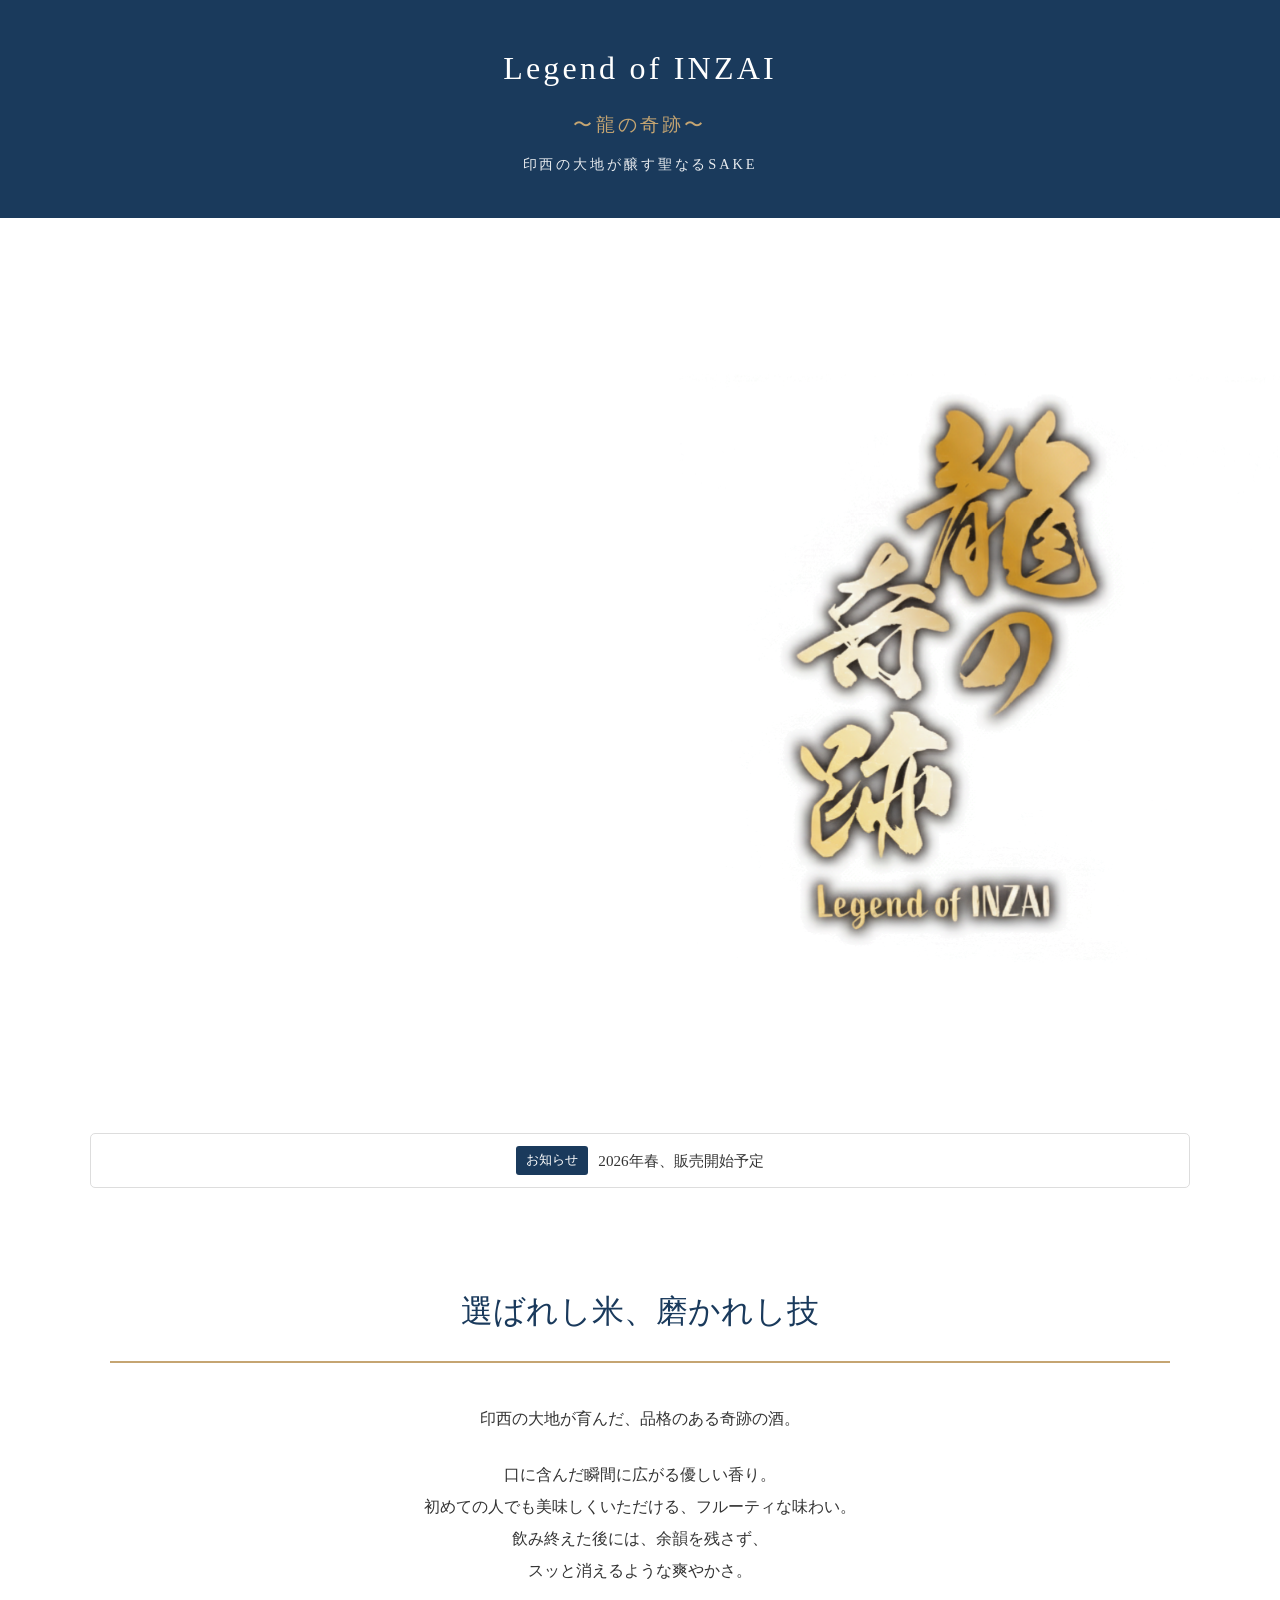
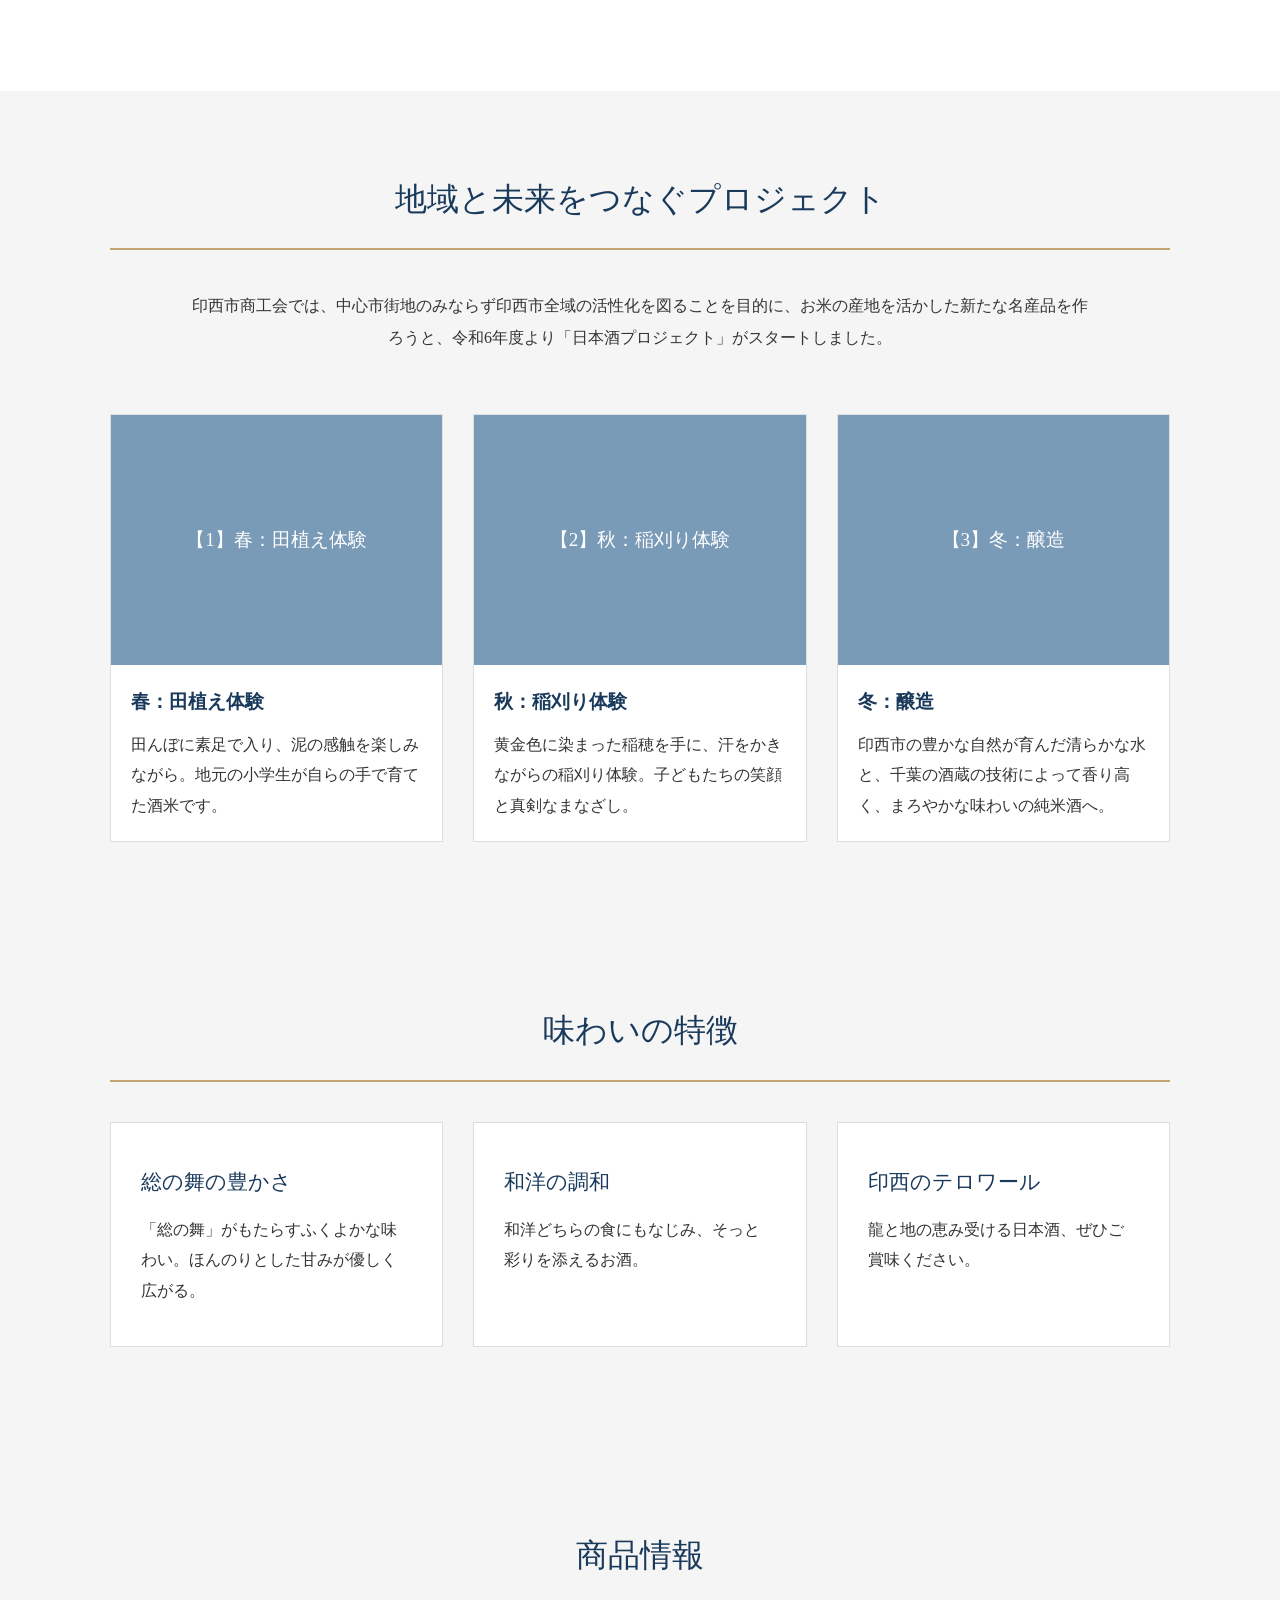
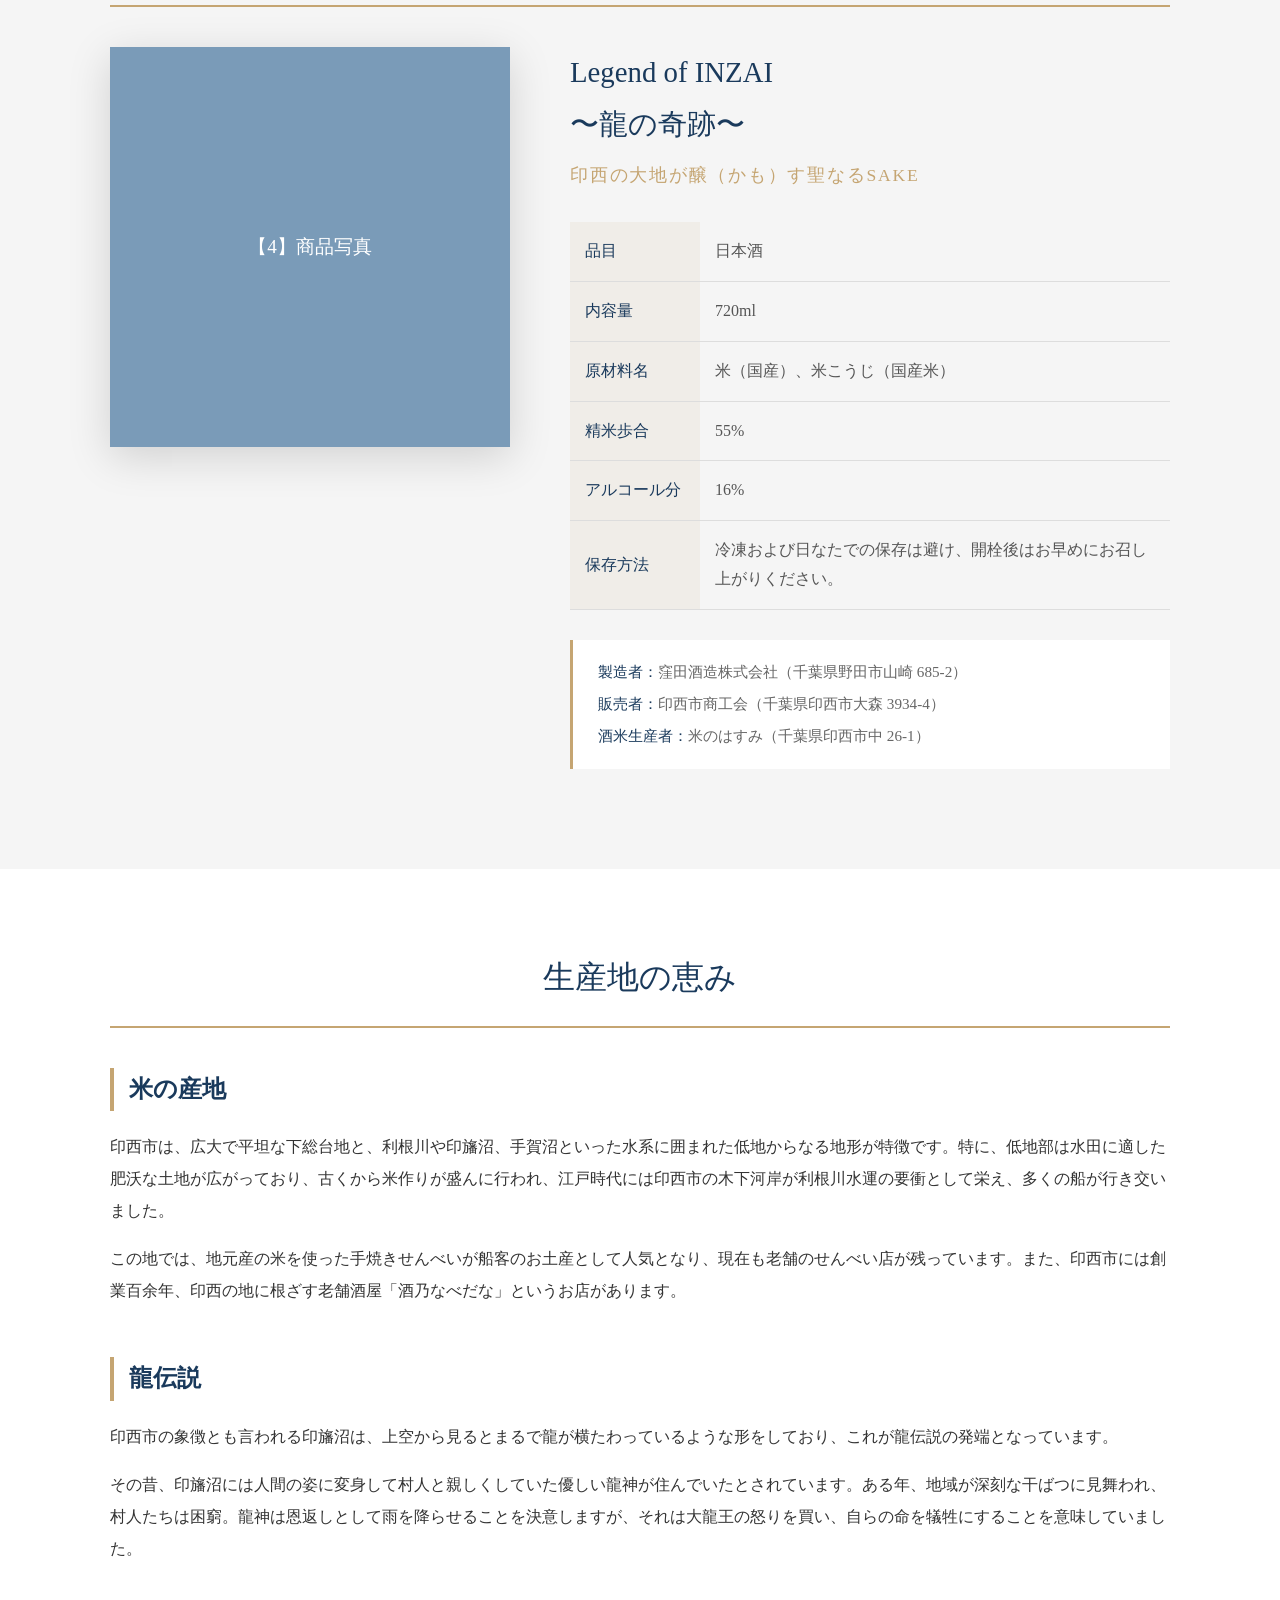
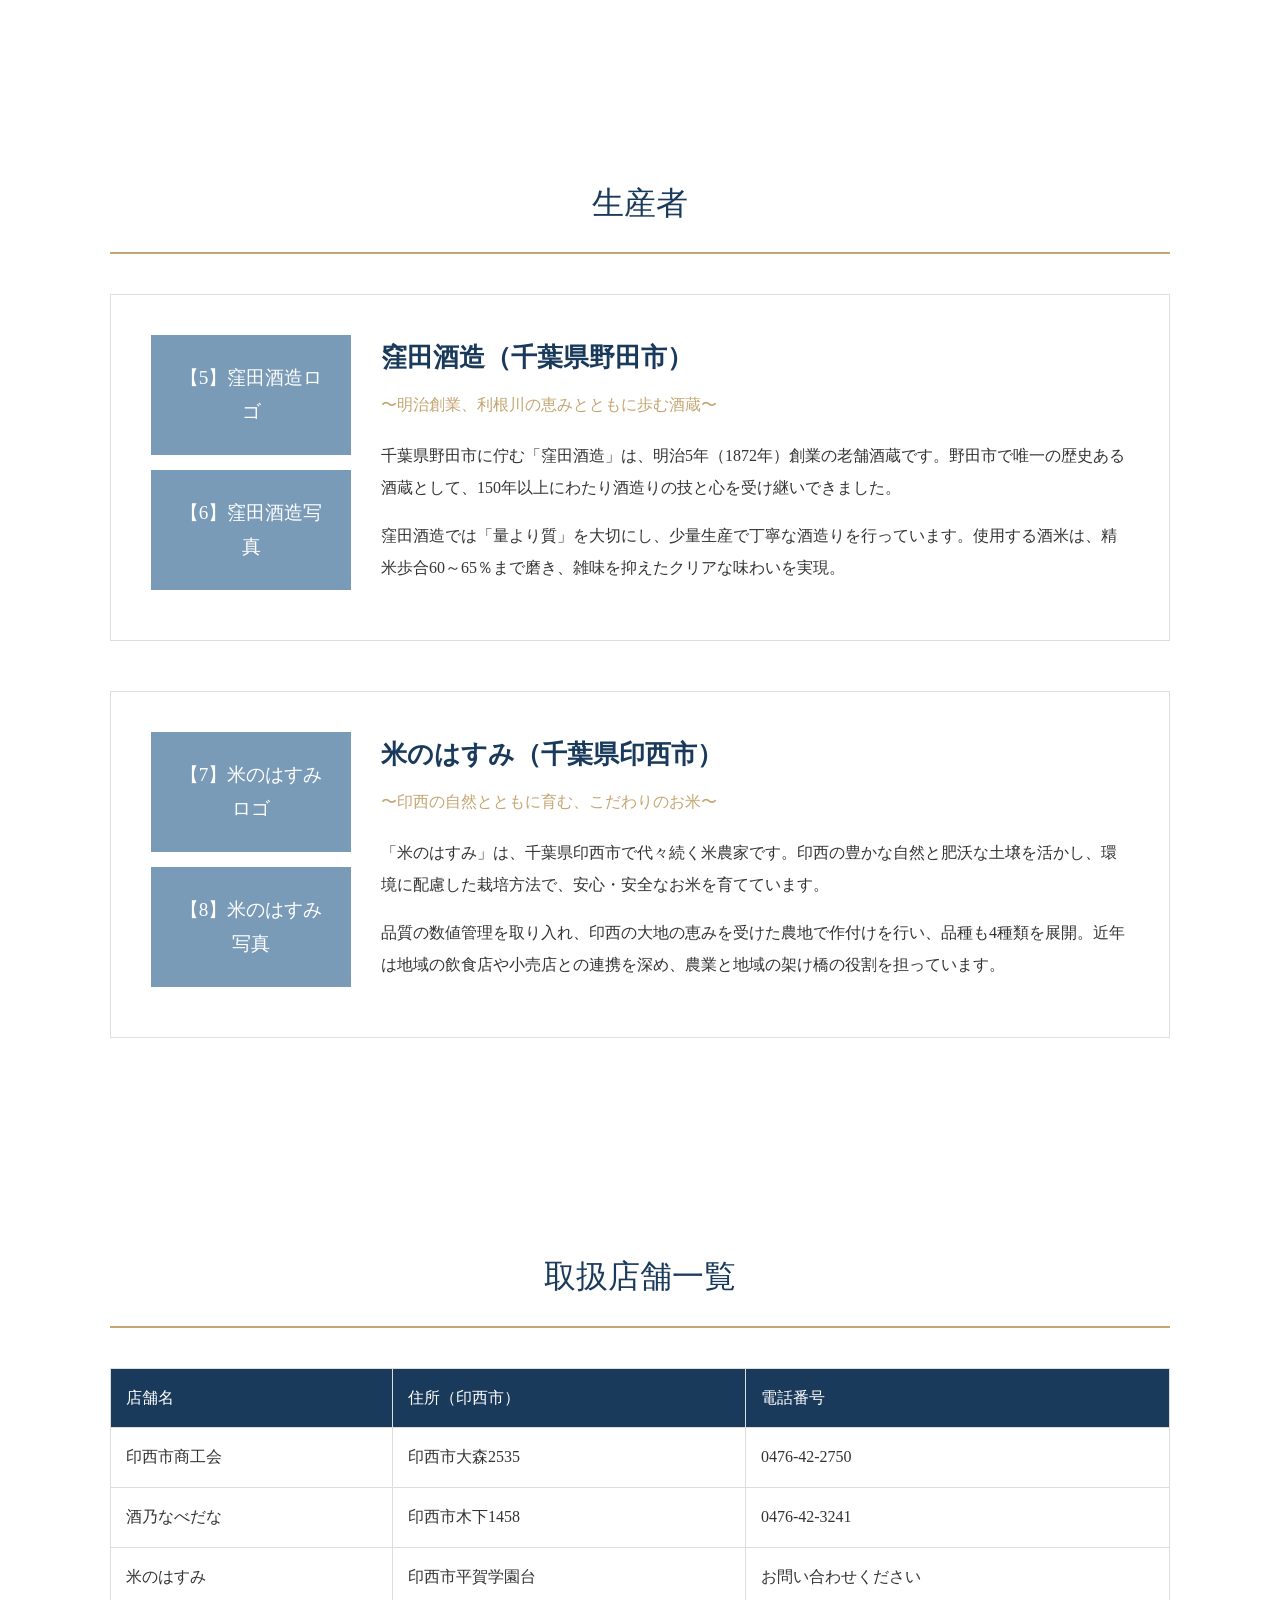
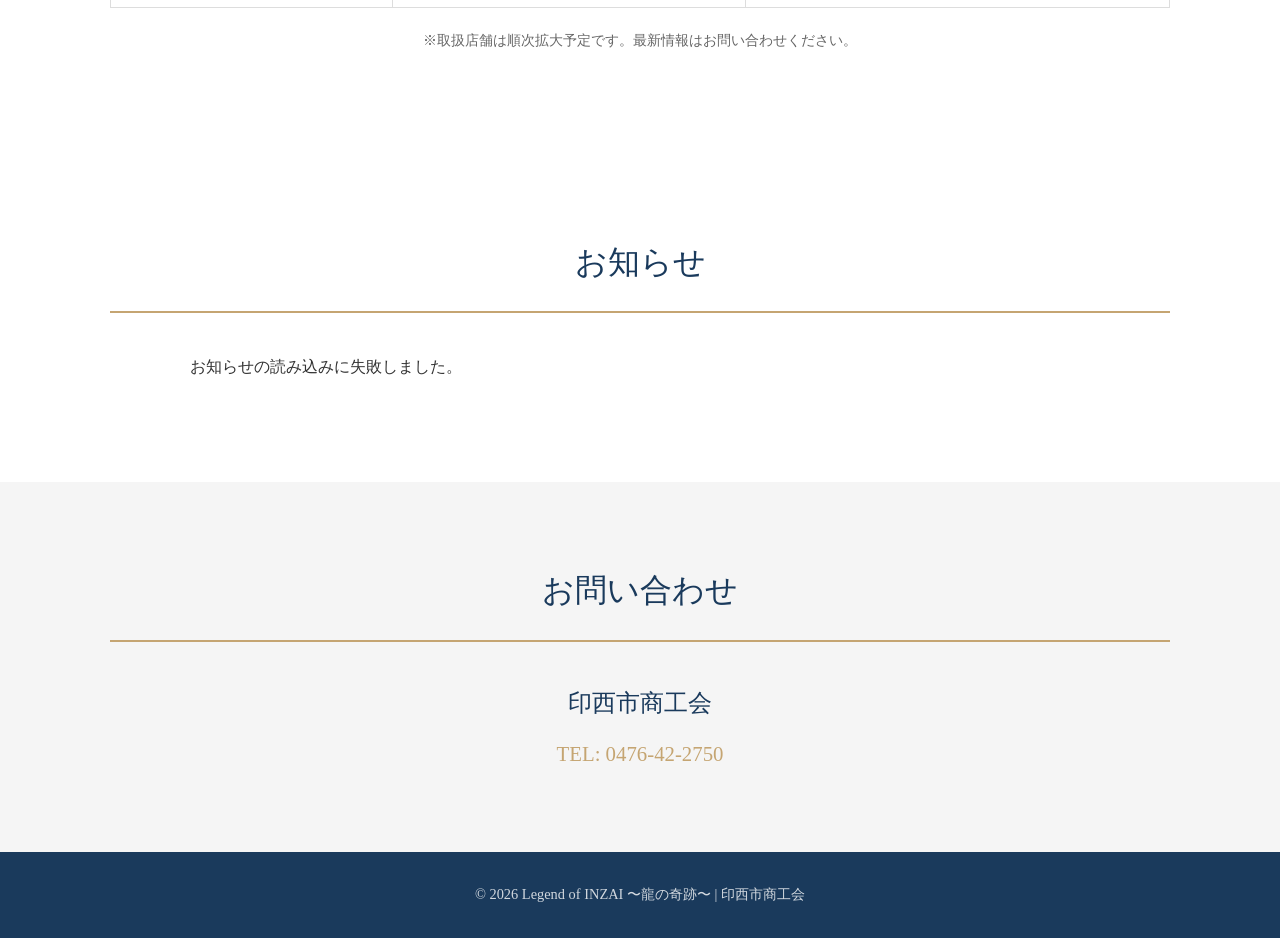
==== index.html @ 77fc44b7 "Restructure: move files to root + add microCMS integration - pattern1-1-1フォルダからルートに移動 - api/news.js追" ====
<!DOCTYPE html>
<html lang="ja">
<head>
    <meta charset="UTF-8">
    <meta name="viewport" content="width=device-width, initial-scale=1.0">
    <title>Legend of INZAI 〜龍の奇跡〜 - 印西の大地が醸す聖なるSAKE</title>
    <link rel="stylesheet" href="style.css">
</head>
<body>
    <header class="header">
        <div class="container">
            <h1 class="logo">Legend of INZAI<span>〜龍の奇跡〜</span></h1>
            <p class="tagline">印西の大地が醸す聖なるSAKE</p>
        </div>
    </header>

    <section class="hero">
        <div class="dragon-video dragon-fullscreen">
            <video autoplay loop muted playsinline>
                <source src="images/dragon-animation.mp4" type="video/mp4">
            </video>
        </div>
        <div class="dragon-logo-container">
            <img src="images/logo-text-only.png" alt="龍の奇跡" class="gold-frame-overlay">
        </div>
    </section>

    <section class="news-banner">
        <div class="container">
            <p class="news-banner-text" id="topics-banner"><span class="news-badge">お知らせ</span><span class="topics-content">読み込み中...</span></p>
        </div>
    </section>

    <section class="product-intro">
        <div class="container">
            <h2 class="section-title">選ばれし米、磨かれし技</h2>
            <div class="intro-text">
                <p>印西の大地が育んだ、品格のある奇跡の酒。</p>
                <p>口に含んだ瞬間に広がる優しい香り。<br>
                初めての人でも美味しくいただける、<span style="white-space: nowrap;">フルーティな味わい。</span><br>
                飲み終えた後には、余韻を残さず、<br>スッと消えるような爽やかさ。</p>
            </div>
        </div>
    </section>

    <section class="project">
        <div class="container">
            <h2 class="section-title">地域と未来をつなぐプロジェクト</h2>
            <div class="project-intro">
                <p>印西市商工会では、中心市街地のみならず印西市全域の活性化を図ることを目的に、お米の産地を活かした新たな名産品を作ろうと、令和6年度より「日本酒プロジェクト」がスタートしました。</p>
            </div>

            <div class="project-story">
                <div class="story-grid">
                    <div class="story-item">
                        <div class="story-image placeholder">
                            <span class="placeholder-text">【1】春：田植え体験</span>
                        </div>
                        <h4>春：田植え体験</h4>
                        <p>田んぼに素足で入り、泥の感触を楽しみながら。地元の小学生が自らの手で育てた酒米です。</p>
                    </div>
                    <div class="story-item">
                        <div class="story-image placeholder">
                            <span class="placeholder-text">【2】秋：稲刈り体験</span>
                        </div>
                        <h4>秋：稲刈り体験</h4>
                        <p>黄金色に染まった稲穂を手に、汗をかきながらの稲刈り体験。子どもたちの笑顔と真剣なまなざし。</p>
                    </div>
                    <div class="story-item">
                        <div class="story-image placeholder">
                            <span class="placeholder-text">【3】冬：醸造</span>
                        </div>
                        <h4>冬：醸造</h4>
                        <p>印西市の豊かな自然が育んだ清らかな水と、千葉の酒蔵の技術によって香り高く、まろやかな味わいの純米酒へ。</p>
                    </div>
                </div>
            </div>
        </div>
    </section>

    <section class="features">
        <div class="container">
            <h2 class="section-title">味わいの特徴</h2>
            <div class="features-grid">
                <div class="feature-card">
                    <h3>総の舞の豊かさ</h3>
                    <p>「総の舞」がもたらすふくよかな味わい。ほんのりとした甘みが優しく広がる。</p>
                </div>
                <div class="feature-card">
                    <h3>和洋の調和</h3>
                    <p>和洋どちらの食にもなじみ、そっと彩りを添えるお酒。</p>
                </div>
                <div class="feature-card">
                    <h3>印西のテロワール</h3>
                    <p>龍と地の恵み受ける日本酒、ぜひご賞味ください。</p>
                </div>
            </div>
        </div>
    </section>

    <section class="product-info">
        <div class="container">
            <h2 class="section-title">商品情報</h2>
            <div class="product-info-content">
                <div class="product-image placeholder">
                    <span class="placeholder-text">【4】商品写真</span>
                </div>
                <div class="product-details">
                    <h3>Legend of INZAI<br>〜龍の奇跡〜</h3>
                    <p class="product-subtitle">印西の大地が醸（かも）す聖なるSAKE</p>
                    <table class="product-spec">
                        <tr>
                            <th>品目</th>
                            <td>日本酒</td>
                        </tr>
                        <tr>
                            <th>内容量</th>
                            <td>720ml</td>
                        </tr>
                        <tr>
                            <th>原材料名</th>
                            <td>米（国産）、米こうじ（国産米）</td>
                        </tr>
                        <tr>
                            <th>精米歩合</th>
                            <td>55%</td>
                        </tr>
                        <tr>
                            <th>アルコール分</th>
                            <td>16%</td>
                        </tr>
                        <tr>
                            <th>保存方法</th>
                            <td>冷凍および日なたでの保存は避け、開栓後はお早めにお召し上がりください。</td>
                        </tr>
                    </table>
                    <div class="product-producers">
                        <p><span>製造者：</span>窪田酒造株式会社（千葉県野田市山崎 685-2）</p>
                        <p><span>販売者：</span>印西市商工会（千葉県印西市大森 3934-4）</p>
                        <p><span>酒米生産者：</span>米のはすみ（千葉県印西市中 26-1）</p>
                    </div>
                </div>
            </div>
        </div>
    </section>

    <section class="origin">
        <div class="container">
            <h2 class="section-title">生産地の恵み</h2>

            <div class="origin-section">
                <h3>米の産地</h3>
                <div class="origin-content">
                    <p>印西市は、広大で平坦な下総台地と、利根川や印旛沼、手賀沼といった水系に囲まれた低地からなる地形が特徴です。特に、低地部は水田に適した肥沃な土地が広がっており、古くから米作りが盛んに行われ、江戸時代には印西市の木下河岸が利根川水運の要衝として栄え、多くの船が行き交いました。</p>
                    <p>この地では、地元産の米を使った手焼きせんべいが船客のお土産として人気となり、現在も老舗のせんべい店が残っています。また、印西市には創業百余年、印西の地に根ざす老舗酒屋「酒乃なべだな」というお店があります。</p>
                </div>
            </div>

            <div class="origin-section">
                <h3>龍伝説</h3>
                <div class="origin-content">
                    <p>印西市の象徴とも言われる印旛沼は、上空から見るとまるで龍が横たわっているような形をしており、これが龍伝説の発端となっています。</p>
                    <p>その昔、印旛沼には人間の姿に変身して村人と親しくしていた優しい龍神が住んでいたとされています。ある年、地域が深刻な干ばつに見舞われ、村人たちは困窮。龍神は恩返しとして雨を降らせることを決意しますが、それは大龍王の怒りを買い、自らの命を犠牲にすることを意味していました。</p>
                </div>
            </div>
        </div>
    </section>

    <section class="producers">
        <div class="container">
            <h2 class="section-title">生産者</h2>

            <div class="producer-card">
                <div class="producer-layout">
                    <div class="producer-images">
                        <div class="producer-image-item placeholder">
                            <span class="placeholder-text">【5】窪田酒造ロゴ</span>
                        </div>
                        <div class="producer-image-item placeholder">
                            <span class="placeholder-text">【6】窪田酒造写真</span>
                        </div>
                    </div>
                    <div class="producer-text">
                        <h3>窪田酒造（千葉県野田市）</h3>
                        <p class="producer-subtitle">〜明治創業、利根川の恵みとともに歩む酒蔵〜</p>
                        <div class="producer-content">
                            <p>千葉県野田市に佇む「窪田酒造」は、明治5年（1872年）創業の老舗酒蔵です。野田市で唯一の歴史ある酒蔵として、150年以上にわたり酒造りの技と心を受け継いできました。</p>
                            <p>窪田酒造では「量より質」を大切にし、少量生産で丁寧な酒造りを行っています。使用する酒米は、精米歩合60～65％まで磨き、雑味を抑えたクリアな味わいを実現。</p>
                        </div>
                    </div>
                </div>
            </div>

            <div class="producer-card">
                <div class="producer-layout">
                    <div class="producer-images">
                        <div class="producer-image-item placeholder">
                            <span class="placeholder-text">【7】米のはすみロゴ</span>
                        </div>
                        <div class="producer-image-item placeholder">
                            <span class="placeholder-text">【8】米のはすみ写真</span>
                        </div>
                    </div>
                    <div class="producer-text">
                        <h3>米のはすみ（千葉県印西市）</h3>
                        <p class="producer-subtitle">〜印西の自然とともに育む、こだわりのお米〜</p>
                        <div class="producer-content">
                            <p>「米のはすみ」は、千葉県印西市で代々続く米農家です。印西の豊かな自然と肥沃な土壌を活かし、環境に配慮した栽培方法で、安心・安全なお米を育てています。</p>
                            <p>品質の数値管理を取り入れ、印西の大地の恵みを受けた農地で作付けを行い、品種も4種類を展開。近年は地域の飲食店や小売店との連携を深め、農業と地域の架け橋の役割を担っています。</p>
                        </div>
                    </div>
                </div>
            </div>
        </div>
    </section>

    <section class="stores">
        <div class="container">
            <h2 class="section-title">取扱店舗一覧</h2>
            <div class="stores-table-wrapper">
                <table class="stores-table">
                    <thead>
                        <tr>
                            <th>店舗名</th>
                            <th>住所（印西市）</th>
                            <th>電話番号</th>
                        </tr>
                    </thead>
                    <tbody>
                        <tr>
                            <td>印西市商工会</td>
                            <td>印西市大森2535</td>
                            <td>0476-42-2750</td>
                        </tr>
                        <tr>
                            <td>酒乃なべだな</td>
                            <td>印西市木下1458</td>
                            <td>0476-42-3241</td>
                        </tr>
                        <tr>
                            <td>米のはすみ</td>
                            <td>印西市平賀学園台</td>
                            <td>お問い合わせください</td>
                        </tr>
                    </tbody>
                </table>
            </div>
            <p class="stores-note">※取扱店舗は順次拡大予定です。最新情報はお問い合わせください。</p>
        </div>
    </section>

    <section class="news scroll-reveal">
        <div class="container">
            <h2 class="section-title">お知らせ</h2>
            <div class="news-list" id="news-list">
                <div class="news-loading">お知らせを読み込み中...</div>
            </div>
        </div>
    </section>

    <section class="contact">
        <div class="container">
            <h2 class="section-title">お問い合わせ</h2>
            <p class="contact-info">印西市商工会</p>
            <p class="contact-tel">TEL: 0476-42-2750</p>
        </div>
    </section>

    <footer class="footer">
        <div class="container">
            <p>&copy; 2026 Legend of INZAI 〜龍の奇跡〜 | 印西市商工会</p>
        </div>
    </footer>

    <script src="script.js"></script>
</body>
</html>
---- style.css ----
/* リセット */
* {
    margin: 0;
    padding: 0;
    box-sizing: border-box;
}

:root {
    --primary-color: #1a3a5c;
    --accent-gold: #c5a572;
    --text-color: #333;
    --light-gray: #f5f5f5;
    --border-color: #ddd;
}

html {
    scroll-behavior: smooth;
}

body {
    font-family: "游明朝", "Yu Mincho", "YuMincho", "Hiragino Mincho Pro", serif;
    line-height: 1.8;
    color: var(--text-color);
    background: #fff;
}

.container {
    max-width: 1100px;
    margin: 0 auto;
    padding: 0 20px;
}

/* ヘッダー */
.header {
    background: var(--primary-color);
    color: white;
    padding: 40px 0;
    text-align: center;
    position: relative;
    z-index: 100;
}

.logo {
    font-size: 2rem;
    font-weight: 300;
    letter-spacing: 0.1em;
    margin-bottom: 10px;
    white-space: nowrap;
}

.logo span {
    display: block;
    font-size: 1.2rem;
    margin-top: 10px;
    color: var(--accent-gold);
}

.tagline {
    font-size: 0.9rem;
    letter-spacing: 0.2em;
    opacity: 0.9;
}

/* ヒーロー */
.hero {
    padding: 0;
    background: #fff;
    text-align: center;
    position: relative;
    overflow: hidden;
    min-height: 100vh;
    display: flex;
    align-items: center;
    justify-content: center;
}

/* 龍の動画（フルスクリーン） */
.dragon-video {
    position: absolute;
    opacity: 0;
    pointer-events: none;
    z-index: 0;
    animation: dragonFadeIn 2.5s ease-out forwards;
    filter: brightness(1.1);
    mix-blend-mode: multiply;
}

.dragon-video video {
    width: 100%;
    height: 100%;
    display: block;
    object-fit: contain;
    object-position: center;
}

/* 龍を画面全体に配置 */
.dragon-fullscreen {
    top: 0;
    left: 0;
    right: 0;
    bottom: 0;
    width: 100%;
    height: 100%;
}

@keyframes dragonFadeIn {
    0% {
        opacity: 0;
        transform: translateX(-100px) translateY(-50px) scale(0.9);
    }
    100% {
        opacity: 0.15;
        transform: translateX(0) translateY(0) scale(1);
    }
}

/* 龍ロゴコンテナ */
.dragon-logo-container {
    position: relative;
    width: 100%;
    height: 80vh;
    display: flex;
    align-items: center;
    justify-content: flex-end;
    padding-right: 0;
    z-index: 1;
}

/* 金色の文字（前面に表示） */
.gold-frame-overlay {
    position: relative;
    z-index: 2;
    width: 60%;
    max-width: 600px;
    height: auto;
    pointer-events: none;
}

/* Legend of INZAI テキスト */
.legend-text {
    position: absolute;
    bottom: 12%;
    left: 50%;
    transform: translateX(-50%);
    z-index: 3;
    font-family: 'Times New Roman', 'Georgia', serif;
    font-size: clamp(1.2rem, 3vw, 1.8rem);
    font-weight: bold;
    font-style: italic;
    letter-spacing: 0.1em;
    background: linear-gradient(180deg, #e8c252 0%, #c9a227 40%, #a67c00 100%);
    -webkit-background-clip: text;
    -webkit-text-fill-color: transparent;
    background-clip: text;
    filter: drop-shadow(2px 2px 1px rgba(80, 80, 80, 0.7));
    white-space: nowrap;
}

/* お知らせバナー */
.news-banner {
    padding: 15px 0;
    background: #fff;
}

.news-banner .container {
    border: 1px solid #ddd;
    border-radius: 5px;
    padding: 12px 20px;
    text-align: center;
}

.news-banner-text {
    font-size: 0.95rem;
    color: #333;
    margin: 0;
    display: flex;
    align-items: center;
    justify-content: center;
    gap: 10px;
}

.news-badge {
    background: var(--primary-color);
    color: #fff;
    padding: 3px 10px;
    border-radius: 3px;
    font-size: 0.8rem;
    font-weight: 500;
}

/* セクション共通 */
.section-title {
    font-size: 2rem;
    text-align: center;
    margin-bottom: 40px;
    padding-bottom: 20px;
    border-bottom: 2px solid var(--accent-gold);
    color: var(--primary-color);
    font-weight: 400;
}

/* 商品紹介 */
.product-intro {
    padding: 80px 0;
}

.intro-text {
    max-width: 800px;
    margin: 0 auto;
    text-align: center;
    line-height: 2;
}

.intro-text p {
    margin-bottom: 1.5rem;
}

/* 特徴 */
.features {
    padding: 80px 0;
    background: var(--light-gray);
}

.features-grid {
    display: grid;
    grid-template-columns: repeat(3, 1fr);
    gap: 30px;
}

.feature-card {
    background: white;
    padding: 40px 30px;
    border: 1px solid var(--border-color);
}

.feature-card h3 {
    font-size: 1.3rem;
    margin-bottom: 15px;
    color: var(--primary-color);
    font-weight: 500;
}

.feature-card p {
    line-height: 1.9;
}

/* 商品情報 */
.product-info {
    padding: 100px 0;
    background: var(--light-gray);
}

.product-info-content {
    display: grid;
    grid-template-columns: 1fr 1.5fr;
    gap: 60px;
    align-items: start;
}

.product-image {
    position: relative;
}

.product-image img {
    width: 100%;
    height: auto;
    box-shadow: 0 10px 40px rgba(0, 0, 0, 0.15);
}

.product-image.placeholder {
    background: #7a9bb8;
    display: flex;
    align-items: center;
    justify-content: center;
    min-height: 400px;
    box-shadow: 0 10px 40px rgba(0, 0, 0, 0.15);
}

.product-details h3 {
    font-size: 1.8rem;
    color: var(--primary-color);
    margin-bottom: 10px;
    font-weight: 500;
}

.product-subtitle {
    font-size: 1.1rem;
    color: var(--accent-gold);
    margin-bottom: 30px;
    letter-spacing: 0.1em;
}

.product-spec {
    width: 100%;
    border-collapse: collapse;
    margin-bottom: 30px;
}

.product-spec th,
.product-spec td {
    padding: 15px;
    text-align: left;
    border-bottom: 1px solid var(--border-color);
}

.product-spec th {
    width: 130px;
    font-weight: 500;
    color: var(--primary-color);
    background: rgba(197, 165, 114, 0.1);
    white-space: nowrap;
}

.product-spec td {
    color: #555;
}

.product-producers {
    background: white;
    padding: 20px 25px;
    border-left: 3px solid var(--accent-gold);
}

.product-producers p {
    font-size: 0.95rem;
    color: #666;
    margin-bottom: 8px;
    line-height: 1.6;
}

.product-producers p:last-child {
    margin-bottom: 0;
}

.product-producers span {
    font-weight: 500;
    color: var(--primary-color);
}

@media (max-width: 768px) {
    .product-info-content {
        grid-template-columns: 1fr;
        gap: 40px;
    }

    .product-image {
        max-width: 300px;
        margin: 0 auto;
    }

    .product-spec th {
        width: 100px;
    }
}

/* 産地情報 */
.origin {
    padding: 80px 0;
}

.origin-section {
    margin-bottom: 50px;
}

.origin-section h3 {
    font-size: 1.5rem;
    margin-bottom: 20px;
    color: var(--primary-color);
    border-left: 4px solid var(--accent-gold);
    padding-left: 15px;
}

.origin-content p {
    margin-bottom: 1rem;
    line-height: 2;
}

/* プロジェクト */
.project {
    padding: 80px 0;
    background: var(--light-gray);
}

.project-intro {
    max-width: 900px;
    margin: 0 auto 60px;
    text-align: center;
    line-height: 2;
}

.story-grid {
    display: grid;
    grid-template-columns: repeat(3, 1fr);
    gap: 30px;
}

.story-item {
    background: white;
    border: 1px solid var(--border-color);
    overflow: hidden;
}

.story-image {
    width: 100%;
    height: 250px;
    overflow: hidden;
}

.story-image img {
    width: 100%;
    height: 100%;
    object-fit: cover;
}

/* プレースホルダー画像 */
.story-image.placeholder {
    background: #7a9bb8;
    display: flex;
    align-items: center;
    justify-content: center;
}

.placeholder-text {
    color: #fff;
    font-size: 1.2rem;
    font-weight: 500;
    text-align: center;
    padding: 20px;
}

.story-item h4 {
    font-size: 1.2rem;
    padding: 20px 20px 10px;
    color: var(--primary-color);
}

.story-item p {
    padding: 0 20px 20px;
    line-height: 1.9;
}

/* 生産者 */
.producers {
    padding: 80px 0;
}

.producer-card {
    margin-bottom: 50px;
    padding: 40px;
    border: 1px solid var(--border-color);
    background: white;
}

.producer-layout {
    display: grid;
    grid-template-columns: 200px 1fr;
    gap: 30px;
}

.producer-images {
    display: flex;
    flex-direction: column;
    gap: 15px;
}

.producer-image-item {
    width: 100%;
    height: 120px;
    overflow: hidden;
}

.producer-image-item.placeholder {
    background: #7a9bb8;
    display: flex;
    align-items: center;
    justify-content: center;
}

.producer-image-item img {
    width: 100%;
    height: 100%;
    object-fit: cover;
}

.producer-text h3 {
    font-size: 1.6rem;
    margin-bottom: 10px;
    color: var(--primary-color);
}

.producer-card h3 {
    font-size: 1.6rem;
    margin-bottom: 10px;
    color: var(--primary-color);
}

.producer-subtitle {
    font-size: 1rem;
    color: var(--accent-gold);
    margin-bottom: 20px;
}

.producer-content p {
    margin-bottom: 1rem;
    line-height: 2;
}

/* 製造過程 */
.production {
    padding: 80px 0;
    background: var(--light-gray);
}

.production-grid {
    display: grid;
    grid-template-columns: repeat(3, 1fr);
    gap: 30px;
}

.production-step {
    background: white;
    border: 1px solid var(--border-color);
}

.step-image {
    width: 100%;
    height: 165px;
    overflow: hidden;
}

.step-image img {
    width: 100%;
    height: 100%;
    object-fit: cover;
}

.production-step h4 {
    font-size: 1.3rem;
    padding: 20px 20px 10px;
    color: var(--primary-color);
}

.production-step p {
    padding: 0 20px 20px;
    line-height: 1.9;
}

/* 取扱店舗一覧 */
.stores {
    padding: 80px 0;
}

.stores-table-wrapper {
    overflow-x: auto;
    margin-bottom: 20px;
}

.stores-table {
    width: 100%;
    border-collapse: collapse;
    background: white;
}

.stores-table th,
.stores-table td {
    padding: 15px;
    text-align: left;
    border: 1px solid var(--border-color);
    white-space: nowrap;
}

.stores-table th {
    background: var(--primary-color);
    color: white;
    font-weight: 500;
}

.stores-table tbody tr:hover {
    background: var(--light-gray);
}

.stores-note {
    text-align: center;
    color: #666;
    font-size: 0.9rem;
    margin-top: 20px;
}

/* ニュース・お知らせ */
.news {
    padding: 100px 0;
    background: white;
}

.news-list {
    max-width: 900px;
    margin: 0 auto;
    display: flex;
    flex-direction: column;
    gap: 30px;
}

.news-item {
    background: white;
    border: 1px solid var(--border-color);
    border-left: 4px solid var(--primary-color);
    transition: all 0.3s ease;
    overflow: hidden;
}

.news-item:hover {
    box-shadow: 0 8px 20px rgba(0, 0, 0, 0.1);
}

.news-header {
    padding: 25px 35px;
    cursor: pointer;
    position: relative;
    display: flex;
    flex-wrap: wrap;
    align-items: center;
    gap: 10px;
}

.news-header:hover {
    background: #fafafa;
}

.news-toggle {
    position: absolute;
    right: 25px;
    top: 50%;
    transform: translateY(-50%);
    width: 20px;
    height: 20px;
}

.news-toggle::before,
.news-toggle::after {
    content: '';
    position: absolute;
    background: var(--primary-color);
    transition: transform 0.3s ease;
}

.news-toggle::before {
    width: 2px;
    height: 16px;
    left: 50%;
    top: 50%;
    transform: translate(-50%, -50%);
}

.news-toggle::after {
    width: 16px;
    height: 2px;
    left: 50%;
    top: 50%;
    transform: translate(-50%, -50%);
}

.news-item.active .news-toggle::before {
    transform: translate(-50%, -50%) rotate(90deg);
}

.news-date {
    display: inline-block;
    font-size: 0.95rem;
    color: var(--accent-gold);
    font-weight: 500;
    letter-spacing: 0.1em;
}

.news-item h3 {
    font-size: 1.2rem;
    color: var(--primary-color);
    font-weight: 500;
    flex: 1;
    padding-right: 40px;
}

.news-detail {
    max-height: 0;
    overflow: hidden;
    transition: max-height 0.4s ease, padding 0.4s ease;
    padding: 0 35px;
    background: #f9f9f9;
}

.news-item.active .news-detail {
    max-height: 500px;
    padding: 25px 35px;
}

.news-detail p {
    color: #666;
    line-height: 1.8;
    font-size: 1rem;
    margin-bottom: 10px;
}

.news-detail p:last-child {
    margin-bottom: 0;
}

/* お問い合わせ */
.contact {
    padding: 80px 0;
    background: var(--light-gray);
    text-align: center;
}

.contact-info {
    font-size: 1.5rem;
    margin-bottom: 10px;
    color: var(--primary-color);
}

.contact-tel {
    font-size: 1.3rem;
    color: var(--accent-gold);
    font-weight: 500;
}

/* フッター */
.footer {
    padding: 30px 0;
    background: var(--primary-color);
    color: white;
    text-align: center;
}

.footer p {
    font-size: 0.9rem;
    opacity: 0.8;
}

/* レスポンシブ */
@media (max-width: 1024px) {
    .hero {
        min-height: 60vh;
    }

    .dragon-logo-container {
        height: 60vh;
    }

    .product-info-content {
        grid-template-columns: 1fr;
        gap: 40px;
    }

    .product-image {
        max-width: 350px;
        margin: 0 auto;
    }
}

@media (max-width: 768px) {
    .header {
        padding: 25px 0;
    }

    .hero {
        min-height: 50vh;
    }

    .dragon-logo-container {
        height: 50vh;
        justify-content: flex-end;
        padding-right: 0;
    }

    .gold-frame-overlay {
        width: 65%;
        max-width: 450px;
    }

    .features-grid,
    .story-grid,
    .production-grid {
        grid-template-columns: 1fr;
        gap: 20px;
    }

    .logo {
        font-size: 1.5rem;
    }

    .logo span {
        font-size: 1rem;
    }

    .section-title {
        font-size: 1.5rem;
        margin-bottom: 30px;
        padding-bottom: 15px;
    }

    .product-intro,
    .features,
    .origin,
    .project,
    .producers,
    .production,
    .news {
        padding: 60px 0;
    }

    .product-info {
        padding: 60px 0;
    }

    .intro-text p {
        font-size: 1rem;
    }

    .feature-card {
        padding: 30px 20px;
    }

    .story-item {
        padding: 20px;
    }

    .stores-table {
        font-size: 0.85rem;
    }

    .stores-table th,
    .stores-table td {
        padding: 10px;
    }

    .news-header {
        padding: 20px;
    }

    .news-item h3 {
        font-size: 1rem;
        padding-right: 30px;
    }

    .news-detail {
        padding: 0 20px;
    }

    .news-item.active .news-detail {
        padding: 20px;
    }

    .producer-card {
        padding: 25px 20px;
    }

    .producer-layout {
        grid-template-columns: 1fr;
        gap: 20px;
    }

    .producer-images {
        flex-direction: row;
        justify-content: center;
    }

    .producer-image-item {
        width: 150px;
        height: 100px;
    }

    .producer-card h3,
    .producer-text h3 {
        font-size: 1.2rem;
    }

    .producer-subtitle {
        font-size: 0.85rem;
    }

    .origin-content p {
        font-size: 0.95rem;
    }

    .contact {
        padding: 50px 0;
    }
}

@media (max-width: 480px) {
    .hero {
        min-height: 40vh;
    }

    .dragon-logo-container {
        height: 40vh;
        padding-right: 0;
        justify-content: flex-end;
    }

    .gold-frame-overlay {
        width: 55%;
        max-width: 250px;
    }

    .container {
        padding: 0 15px;
    }

    .section-title {
        font-size: 1.3rem;
    }

    .product-intro,
    .features,
    .origin,
    .project,
    .producers,
    .production,
    .news {
        padding: 40px 0;
    }

    .product-info {
        padding: 40px 0;
    }

    .product-spec th {
        width: 90px;
        font-size: 0.85rem;
    }

    .product-spec td {
        font-size: 0.85rem;
    }

    .stores-table-wrapper {
        overflow-x: auto;
    }
}
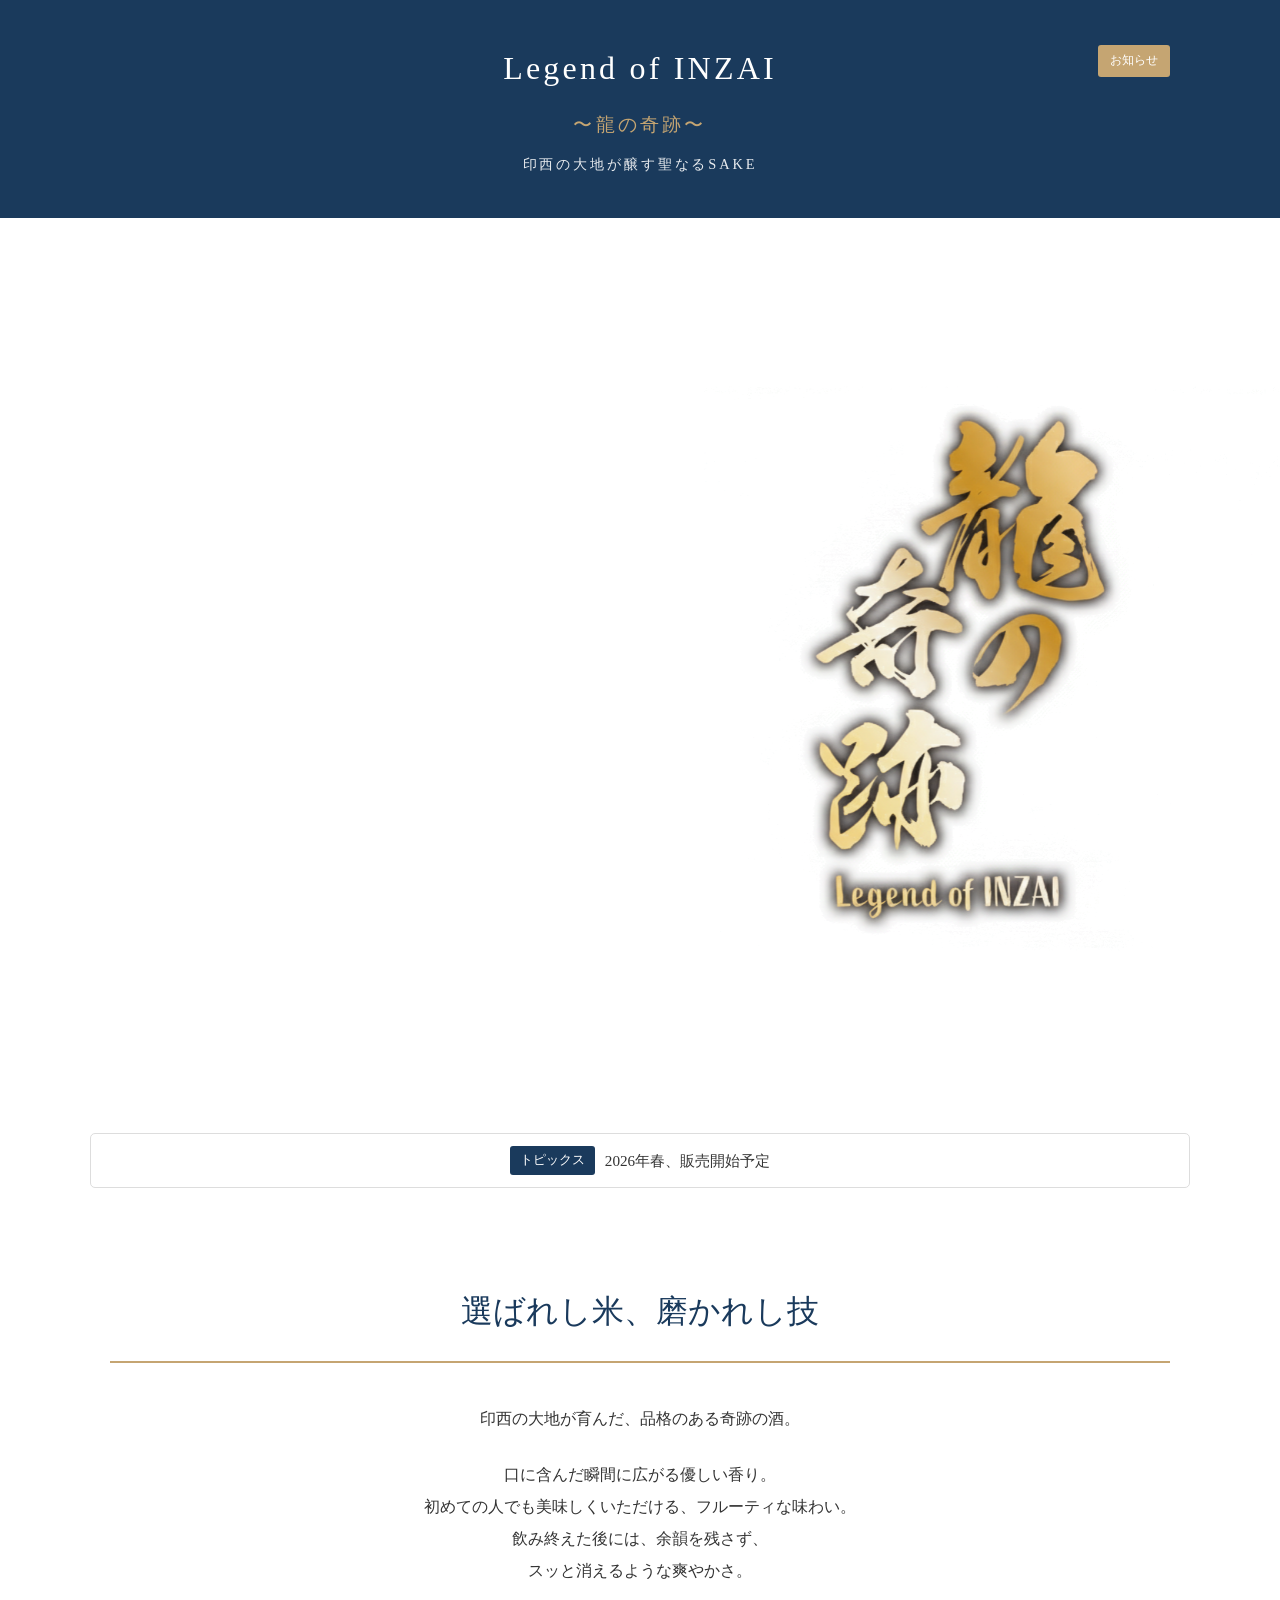
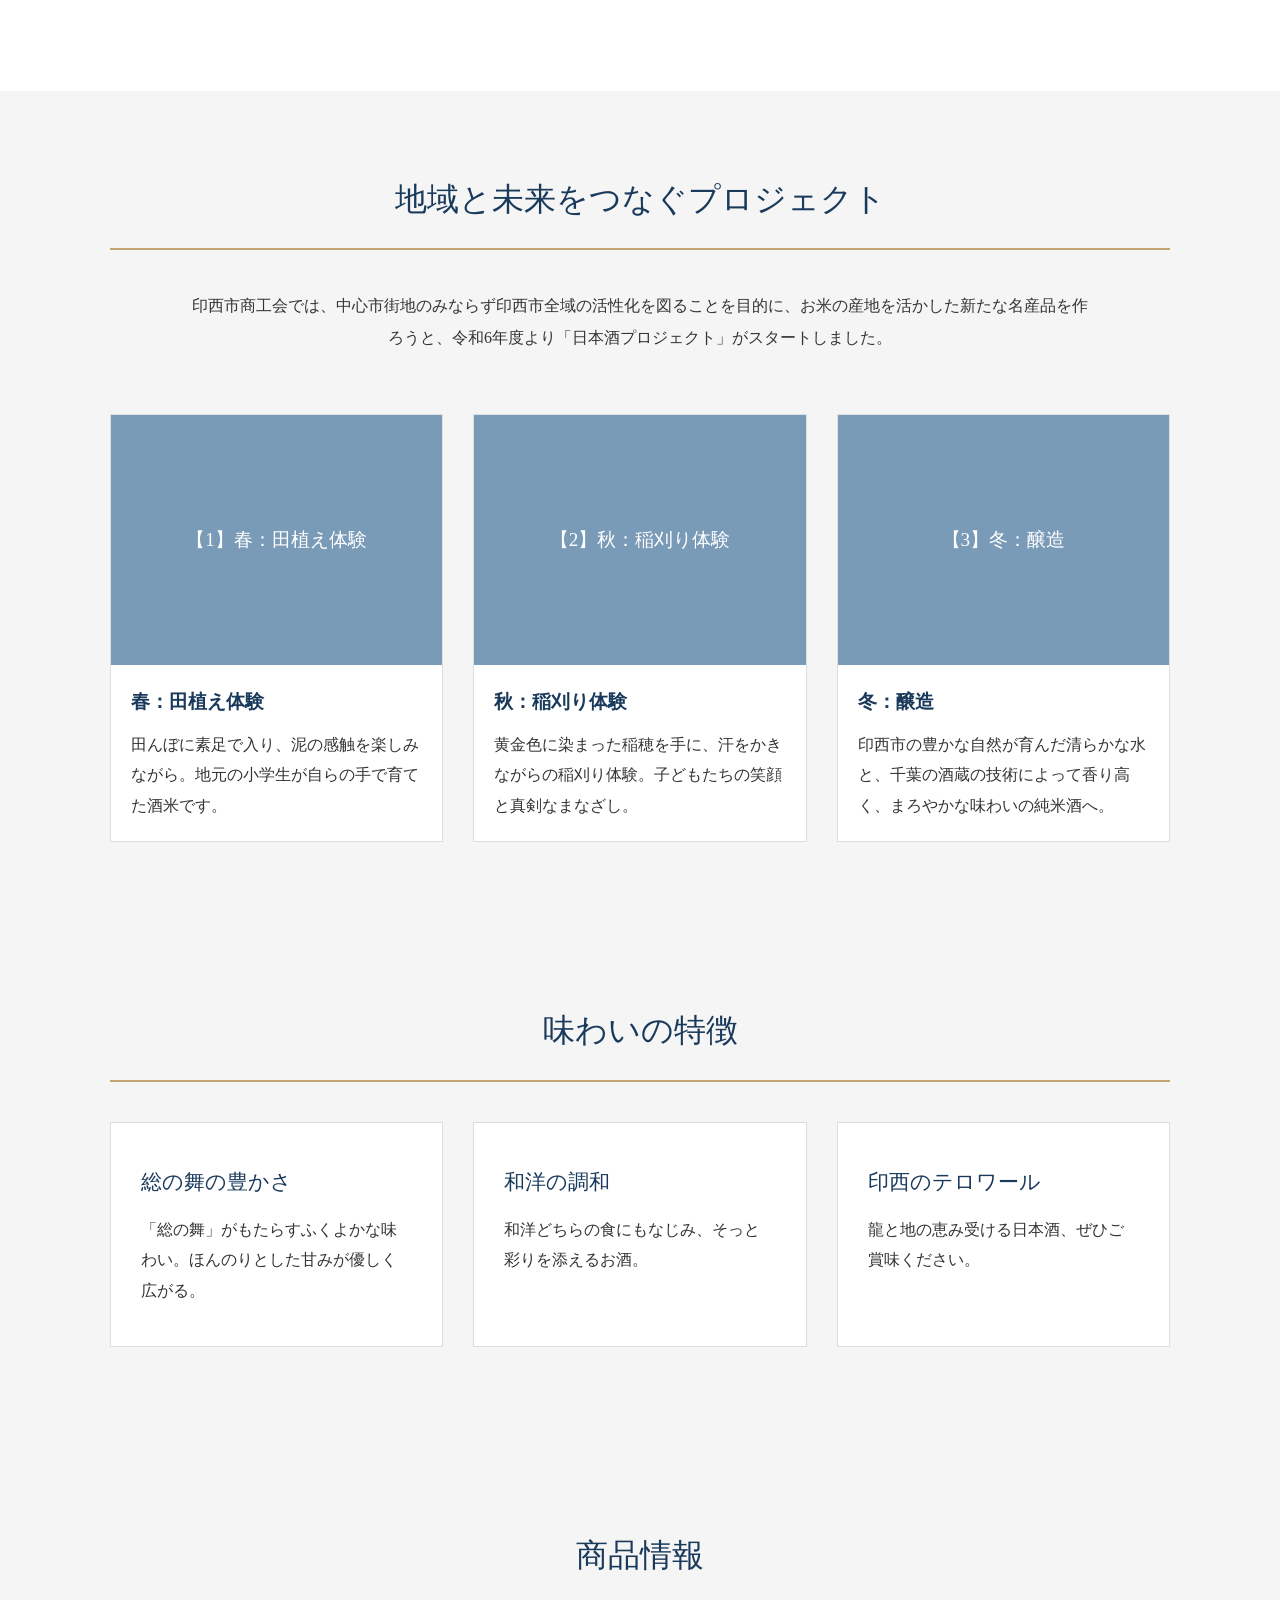
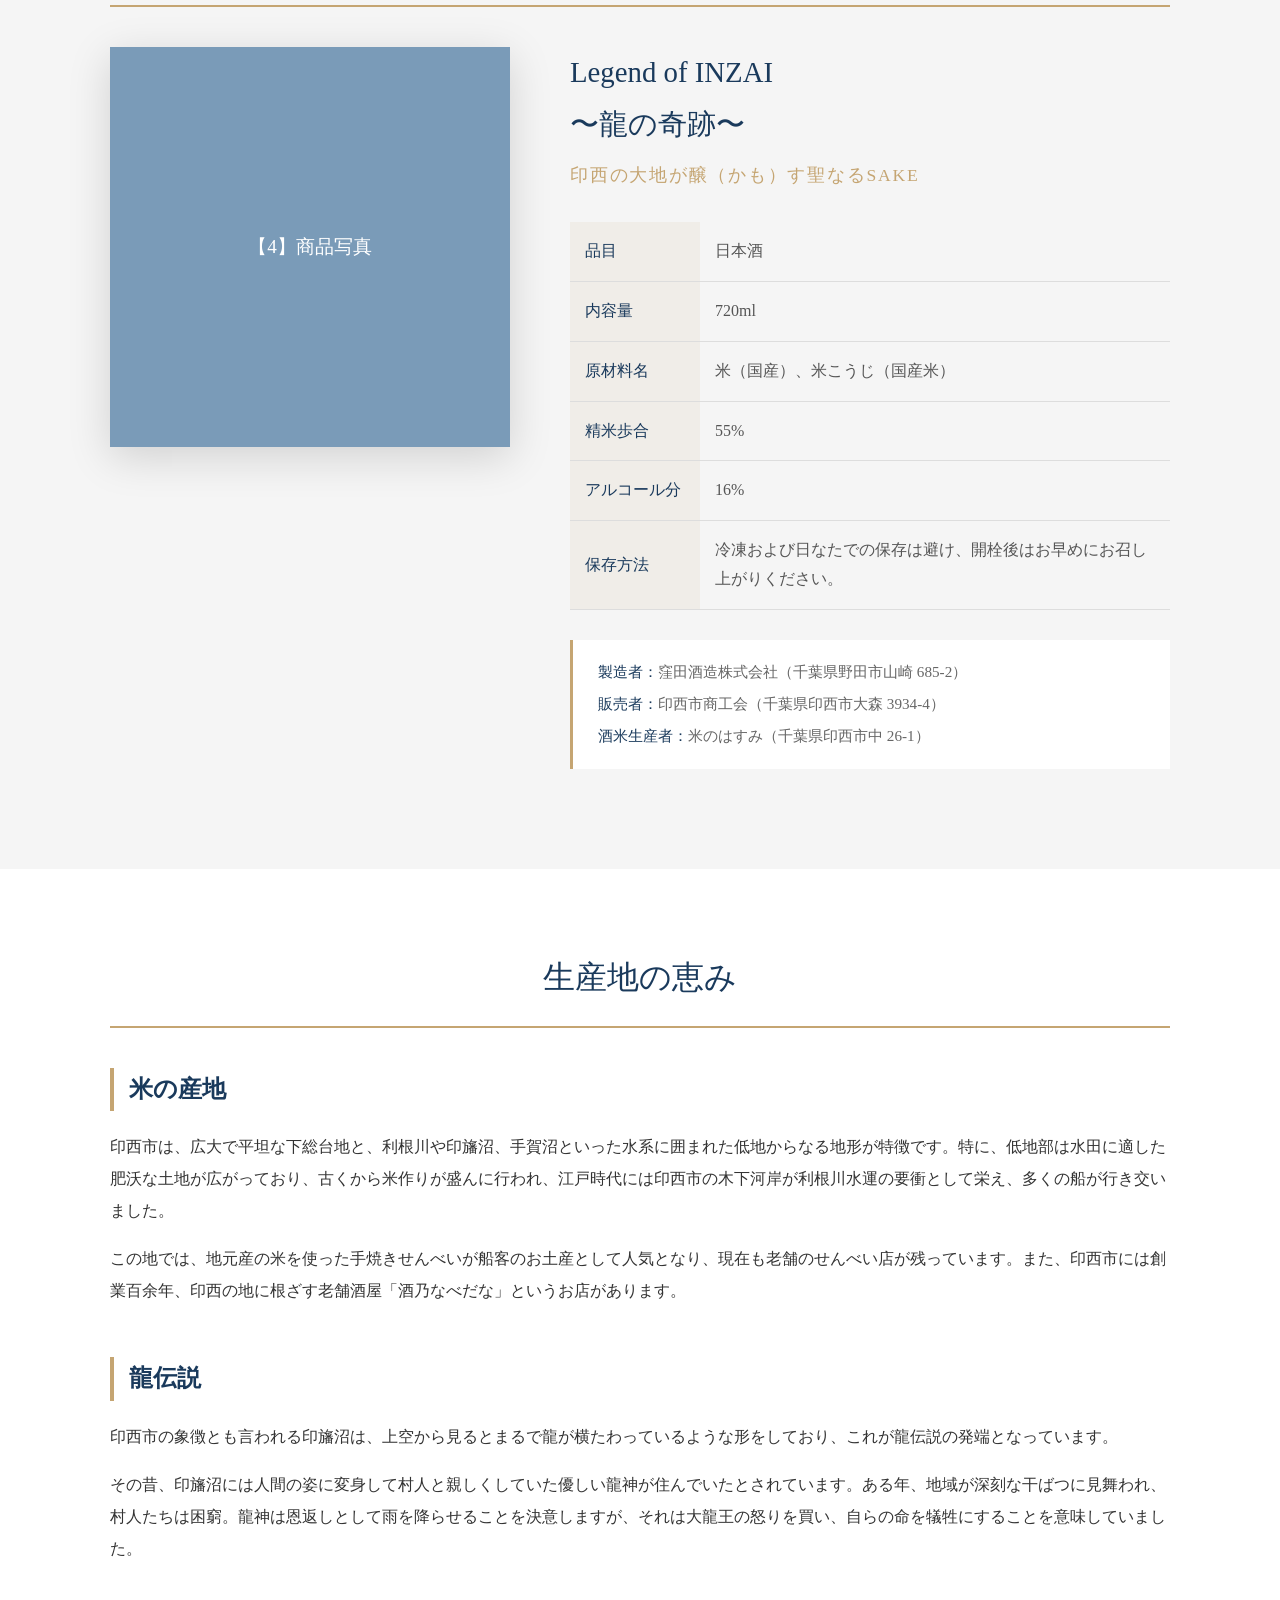
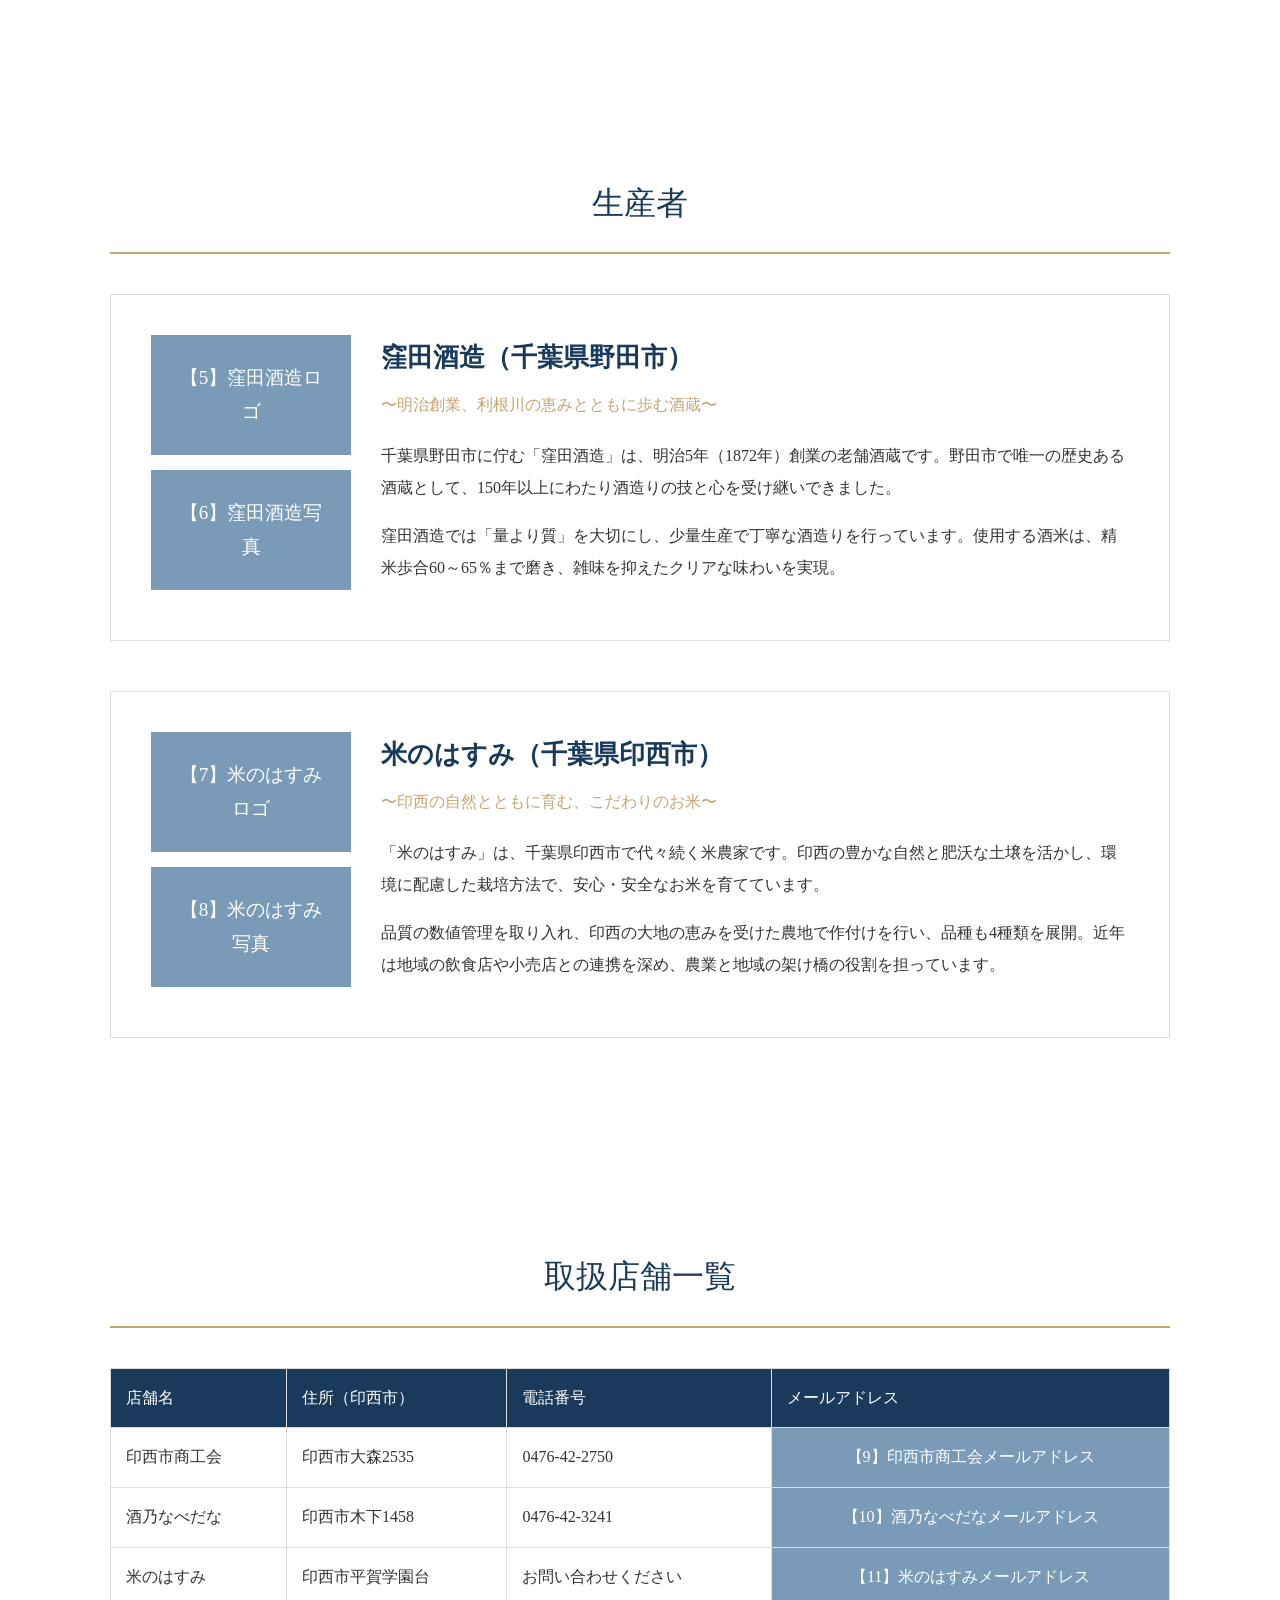
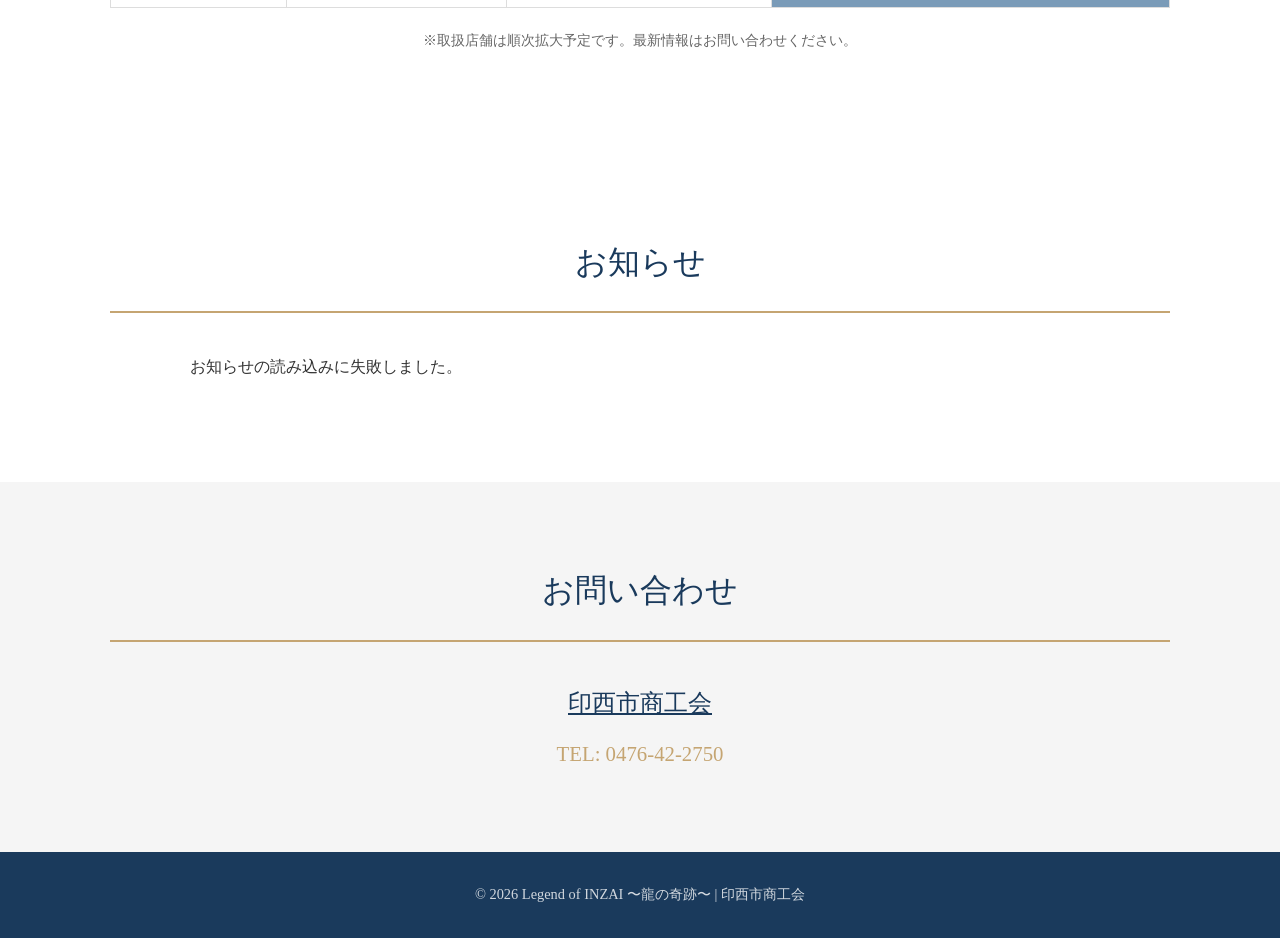
==== commit e552d01a: "Add files via upload" ====
--- a/index.html
+++ b/index.html
@@ -8,9 +8,12 @@
 </head>
 <body>
     <header class="header">
-        <div class="container">
-            <h1 class="logo">Legend of INZAI<span>〜龍の奇跡〜</span></h1>
-            <p class="tagline">印西の大地が醸す聖なるSAKE</p>
+        <div class="container header-container">
+            <div class="header-content">
+                <h1 class="logo">Legend of INZAI<span>〜龍の奇跡〜</span></h1>
+                <p class="tagline">印西の大地が醸す聖なるSAKE</p>
+            </div>
+            <a href="#news-section" class="header-btn">お知らせ</a>
         </div>
     </header>
 
@@ -27,7 +30,7 @@
 
     <section class="news-banner">
         <div class="container">
-            <p class="news-banner-text" id="topics-banner"><span class="news-badge">お知らせ</span><span class="topics-content">読み込み中...</span></p>
+            <p class="news-banner-text" id="topics-banner"><span class="news-badge">トピックス</span><span class="topics-content">読み込み中...</span></p>
         </div>
     </section>
 
@@ -135,9 +138,9 @@
                         </tr>
                     </table>
                     <div class="product-producers">
-                        <p><span>製造者：</span>窪田酒造株式会社（千葉県野田市山崎 685-2）</p>
-                        <p><span>販売者：</span>印西市商工会（千葉県印西市大森 3934-4）</p>
-                        <p><span>酒米生産者：</span>米のはすみ（千葉県印西市中 26-1）</p>
+                        <p><span class="producer-label">製造者：</span><span class="producer-name">窪田酒造株式会社</span><span class="producer-address">（千葉県野田市山崎 685-2）</span></p>
+                        <p><span class="producer-label">販売者：</span><span class="producer-name">印西市商工会</span><span class="producer-address">（千葉県印西市大森 3934-4）</span></p>
+                        <p><span class="producer-label">酒米生産者：</span><span class="producer-name">米のはすみ</span><span class="producer-address">（千葉県印西市中 26-1）</span></p>
                     </div>
                 </div>
             </div>
@@ -224,6 +227,7 @@
                             <th>店舗名</th>
                             <th>住所（印西市）</th>
                             <th>電話番号</th>
+                            <th>メールアドレス</th>
                         </tr>
                     </thead>
                     <tbody>
@@ -231,16 +235,19 @@
                             <td>印西市商工会</td>
                             <td>印西市大森2535</td>
                             <td>0476-42-2750</td>
+                            <td class="placeholder-cell">【9】印西市商工会メールアドレス</td>
                         </tr>
                         <tr>
                             <td>酒乃なべだな</td>
                             <td>印西市木下1458</td>
                             <td>0476-42-3241</td>
+                            <td class="placeholder-cell">【10】酒乃なべだなメールアドレス</td>
                         </tr>
                         <tr>
                             <td>米のはすみ</td>
                             <td>印西市平賀学園台</td>
                             <td>お問い合わせください</td>
+                            <td class="placeholder-cell">【11】米のはすみメールアドレス</td>
                         </tr>
                     </tbody>
                 </table>
@@ -249,7 +256,7 @@
         </div>
     </section>
 
-    <section class="news scroll-reveal">
+    <section id="news-section" class="news scroll-reveal">
         <div class="container">
             <h2 class="section-title">お知らせ</h2>
             <div class="news-list" id="news-list">
@@ -261,7 +268,7 @@
     <section class="contact">
         <div class="container">
             <h2 class="section-title">お問い合わせ</h2>
-            <p class="contact-info">印西市商工会</p>
+            <p class="contact-info"><a href="https://www.inzai.or.jp/" target="_blank">印西市商工会</a></p>
             <p class="contact-tel">TEL: 0476-42-2750</p>
         </div>
     </section>
--- a/style.css
+++ b/style.css
@@ -38,6 +38,34 @@
     text-align: center;
     position: relative;
     z-index: 100;
+}
+
+.header-container {
+    display: flex;
+    justify-content: center;
+    align-items: center;
+    position: relative;
+}
+
+.header-content {
+    text-align: center;
+}
+
+.header-btn {
+    position: absolute;
+    right: 20px;
+    top: 5px;
+    background: var(--accent-gold);
+    color: white;
+    padding: 5px 12px;
+    text-decoration: none;
+    font-size: 0.75rem;
+    border-radius: 3px;
+    transition: background 0.3s ease;
+}
+
+.header-btn:hover {
+    background: #b8954a;
 }
 
 .logo {
@@ -130,8 +158,7 @@
 .gold-frame-overlay {
     position: relative;
     z-index: 2;
-    width: 60%;
-    max-width: 600px;
+    width: clamp(180px, 45vw, 600px);
     height: auto;
     pointer-events: none;
 }
@@ -186,6 +213,7 @@
     border-radius: 3px;
     font-size: 0.8rem;
     font-weight: 500;
+    white-space: nowrap;
 }
 
 /* セクション共通 */
@@ -332,9 +360,17 @@
     margin-bottom: 0;
 }
 
-.product-producers span {
+.product-producers .producer-label {
     font-weight: 500;
     color: var(--primary-color);
+}
+
+.product-producers .producer-name {
+    font-weight: 400;
+}
+
+.product-producers .producer-address {
+    font-weight: 400;
 }
 
 @media (max-width: 768px) {
@@ -577,6 +613,13 @@
 
 .stores-table tbody tr:hover {
     background: var(--light-gray);
+}
+
+.stores-table .placeholder-cell {
+    background: #7a9bb8;
+    color: #fff;
+    font-weight: 500;
+    text-align: center;
 }
 
 .stores-note {
@@ -703,6 +746,27 @@
     margin-bottom: 0;
 }
 
+.news-item-hidden {
+    display: none;
+}
+
+.news-more-btn {
+    display: block;
+    margin: 30px auto 0;
+    padding: 12px 40px;
+    background: var(--primary-color);
+    color: white;
+    border: none;
+    border-radius: 3px;
+    font-size: 0.95rem;
+    cursor: pointer;
+    transition: background 0.3s ease;
+}
+
+.news-more-btn:hover {
+    background: #2a4a6c;
+}
+
 /* お問い合わせ */
 .contact {
     padding: 80px 0;
@@ -714,6 +778,15 @@
     font-size: 1.5rem;
     margin-bottom: 10px;
     color: var(--primary-color);
+}
+
+.contact-info a {
+    color: var(--primary-color);
+    text-decoration: underline;
+}
+
+.contact-info a:hover {
+    color: var(--accent-gold);
 }
 
 .contact-tel {
@@ -761,6 +834,12 @@
         padding: 25px 0;
     }
 
+    .header-btn {
+        padding: 5px 12px;
+        font-size: 0.75rem;
+        right: 10px;
+    }
+
     .hero {
         min-height: 50vh;
     }
@@ -772,8 +851,7 @@
     }
 
     .gold-frame-overlay {
-        width: 65%;
-        max-width: 450px;
+        width: clamp(150px, 40vw, 450px);
     }
 
     .features-grid,
@@ -898,8 +976,7 @@
     }
 
     .gold-frame-overlay {
-        width: 55%;
-        max-width: 250px;
+        width: clamp(120px, 35vw, 220px);
     }
 
     .container {
@@ -924,6 +1001,40 @@
         padding: 40px 0;
     }
 
+    .product-image {
+        max-width: 160px;
+    }
+
+    .product-image.placeholder {
+        min-height: 220px;
+    }
+
+    .news-header {
+        flex-direction: column;
+        align-items: flex-start;
+        padding: 15px;
+        padding-right: 40px;
+        gap: 5px;
+    }
+
+    .news-item h3 {
+        padding-right: 0;
+        font-size: 0.9rem;
+    }
+
+    .news-date {
+        font-size: 0.85rem;
+    }
+
+    .news-list {
+        gap: 15px;
+    }
+
+    .product-producers .producer-address {
+        display: block;
+        margin-left: 0;
+    }
+
     .product-spec th {
         width: 90px;
         font-size: 0.85rem;
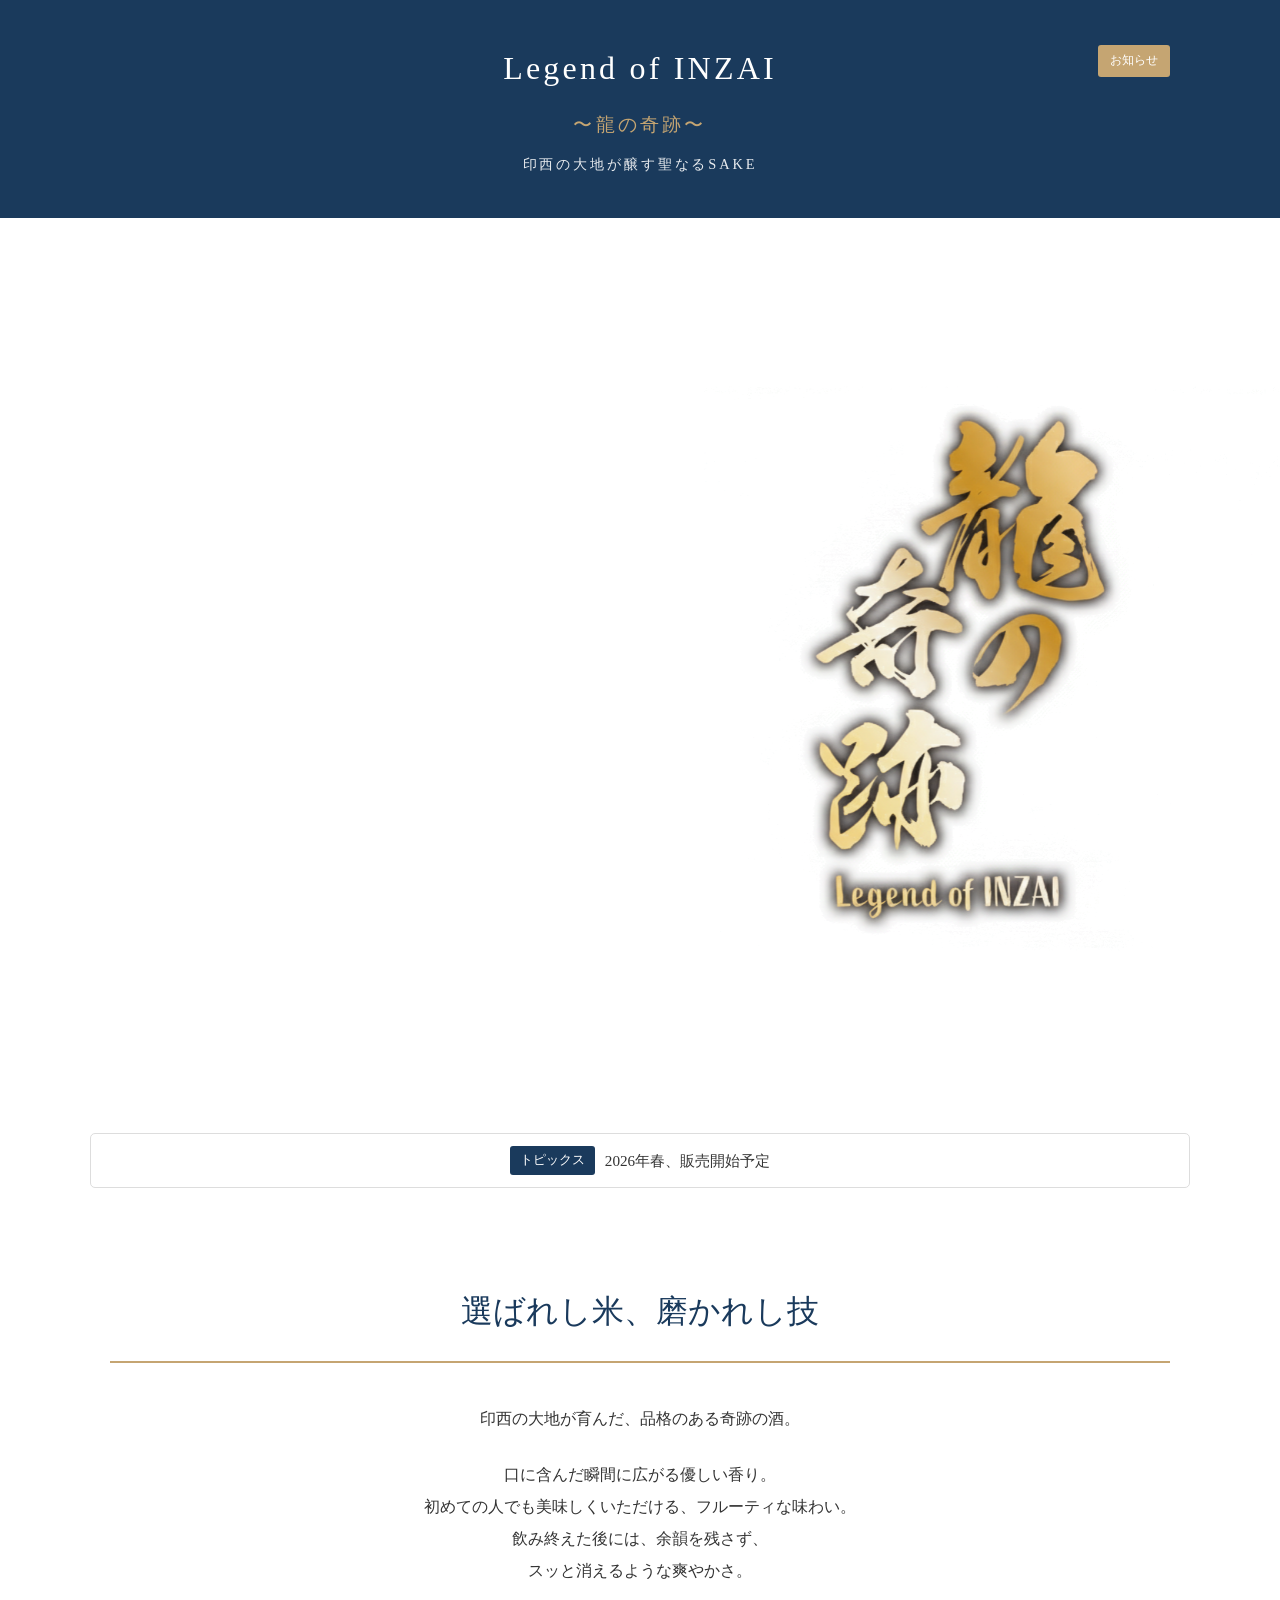
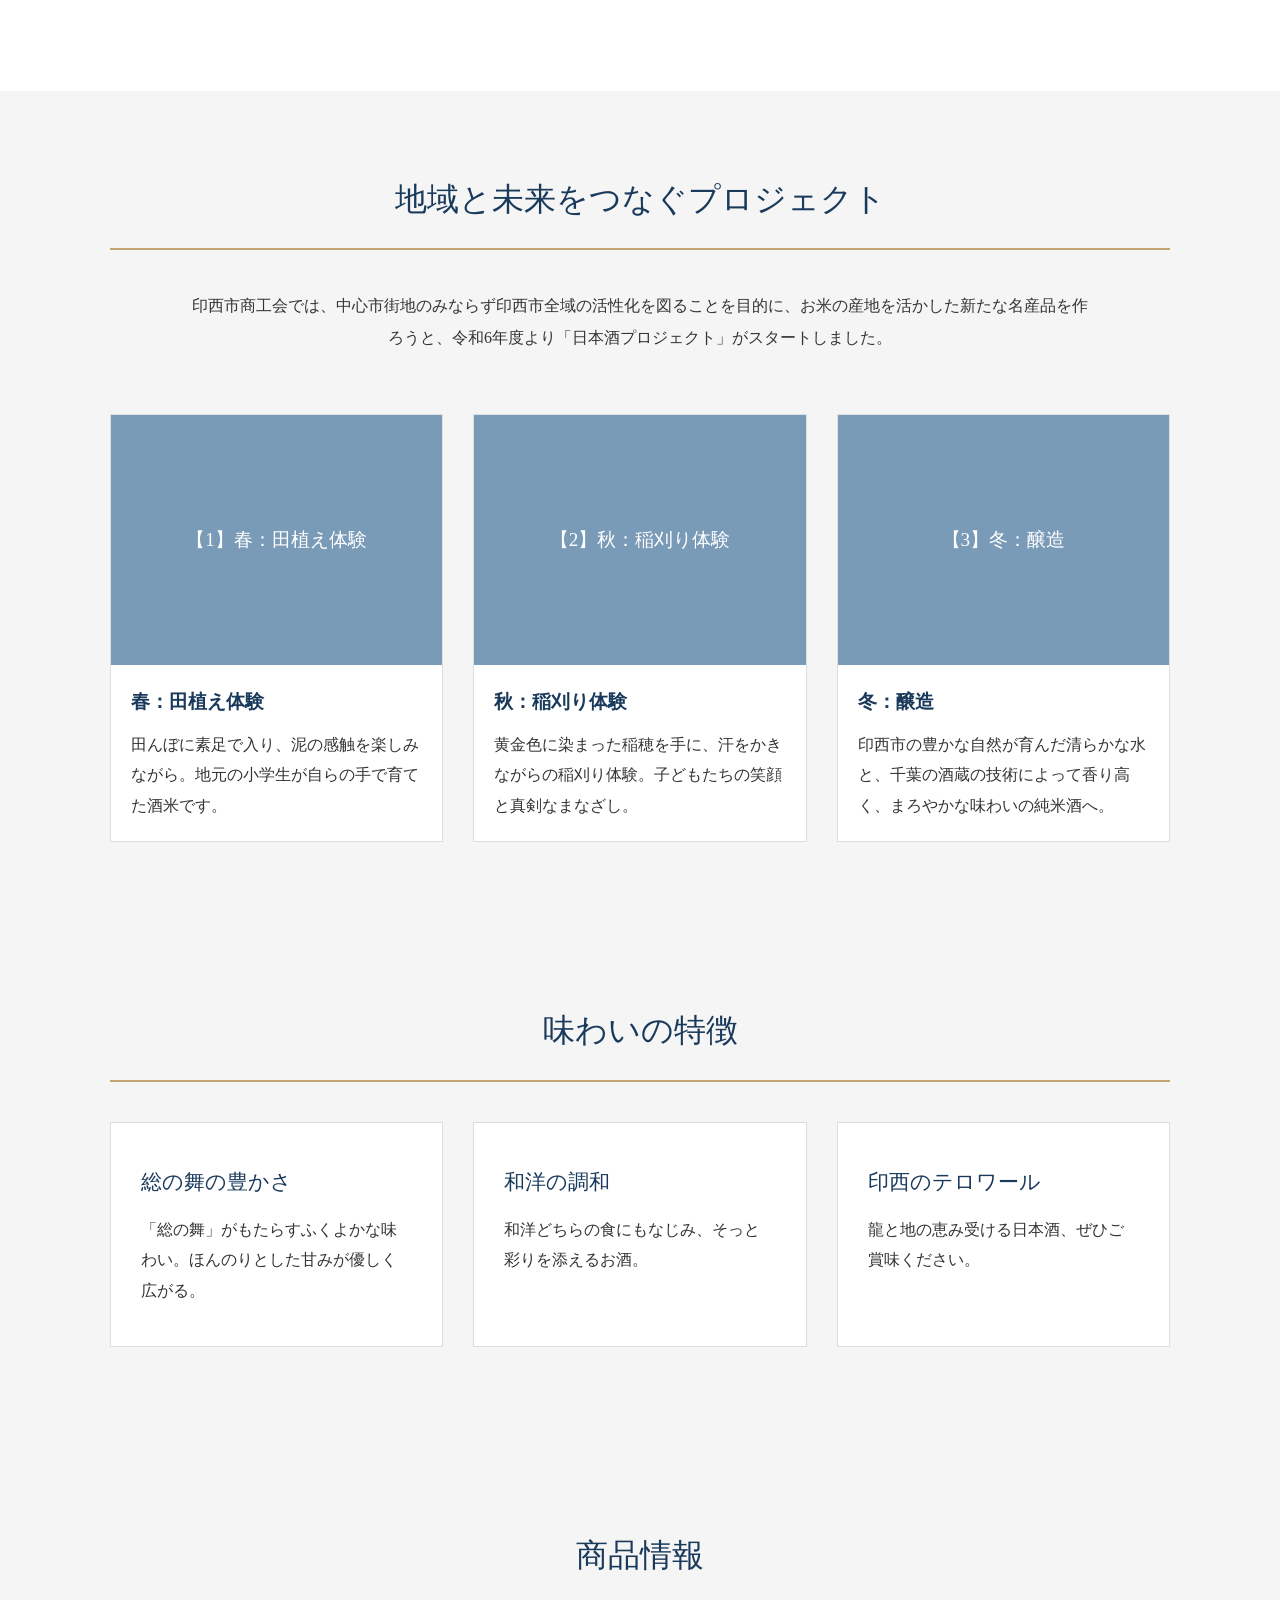
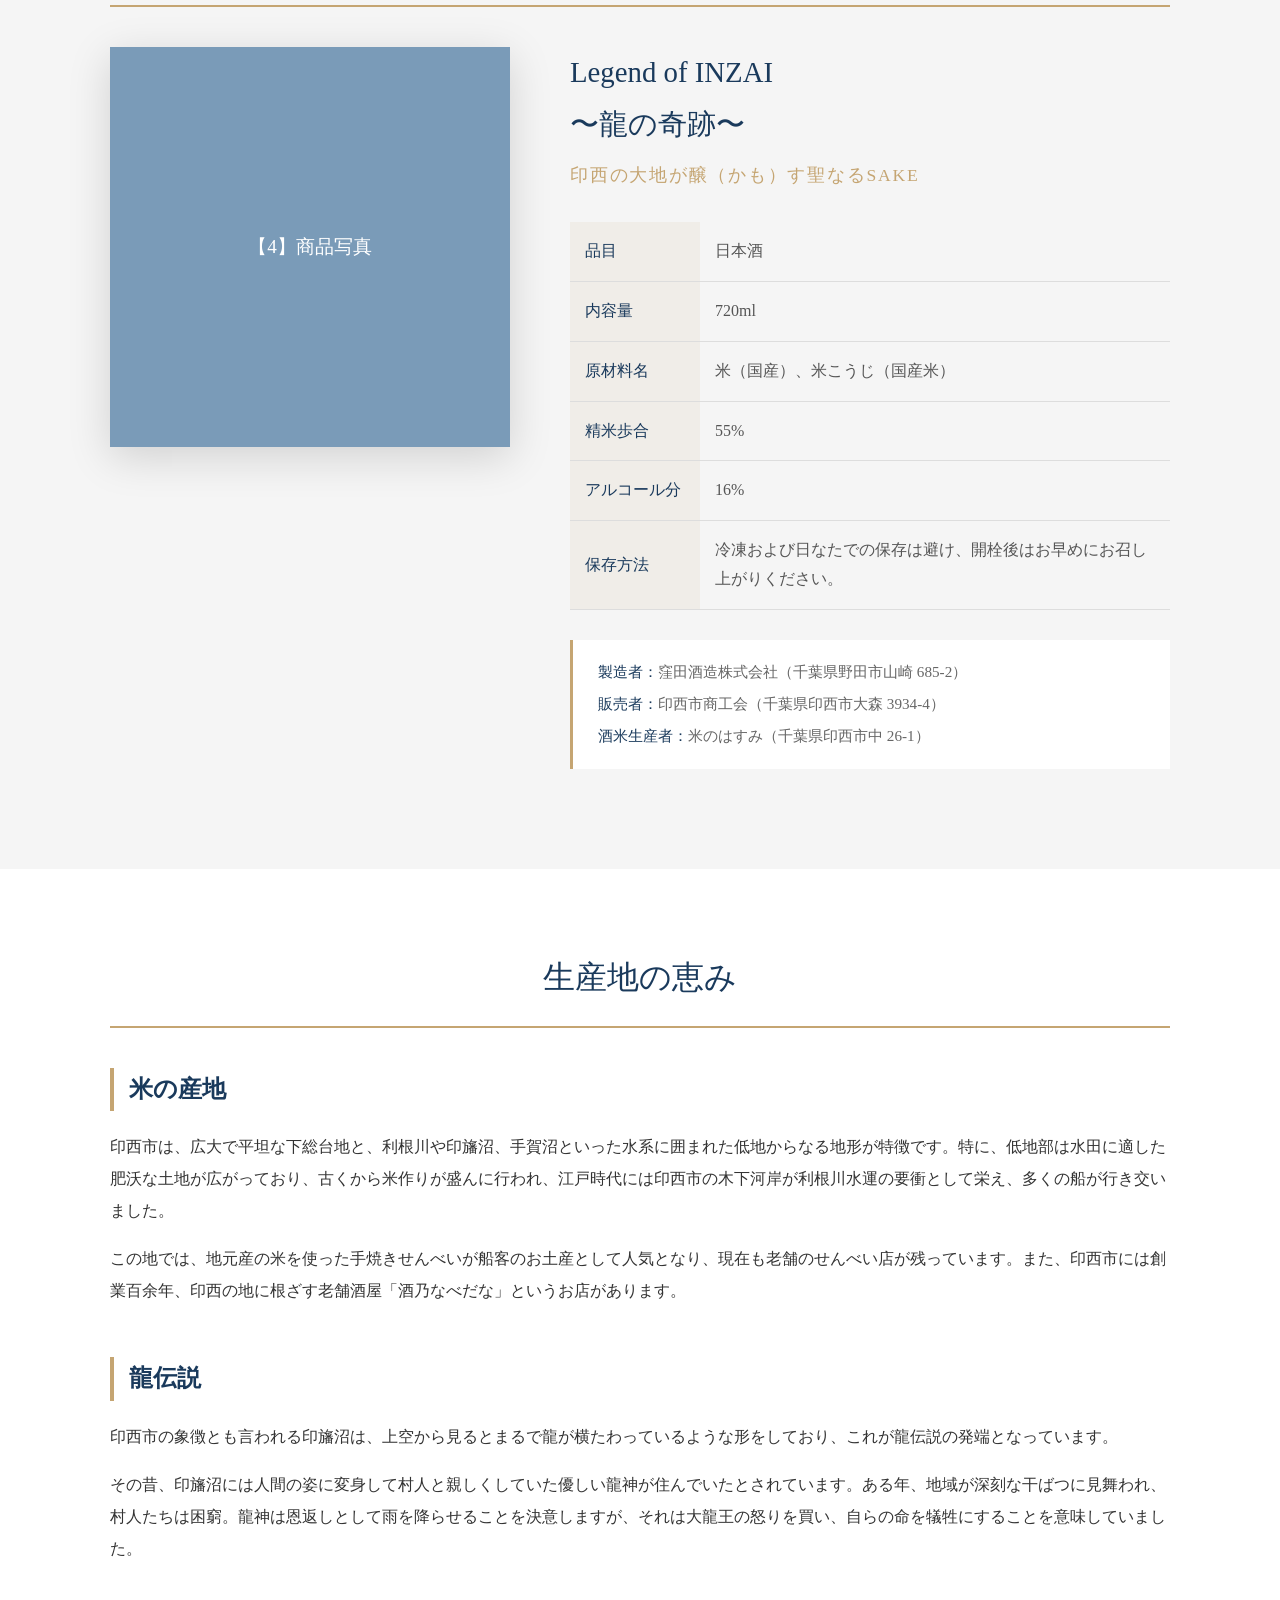
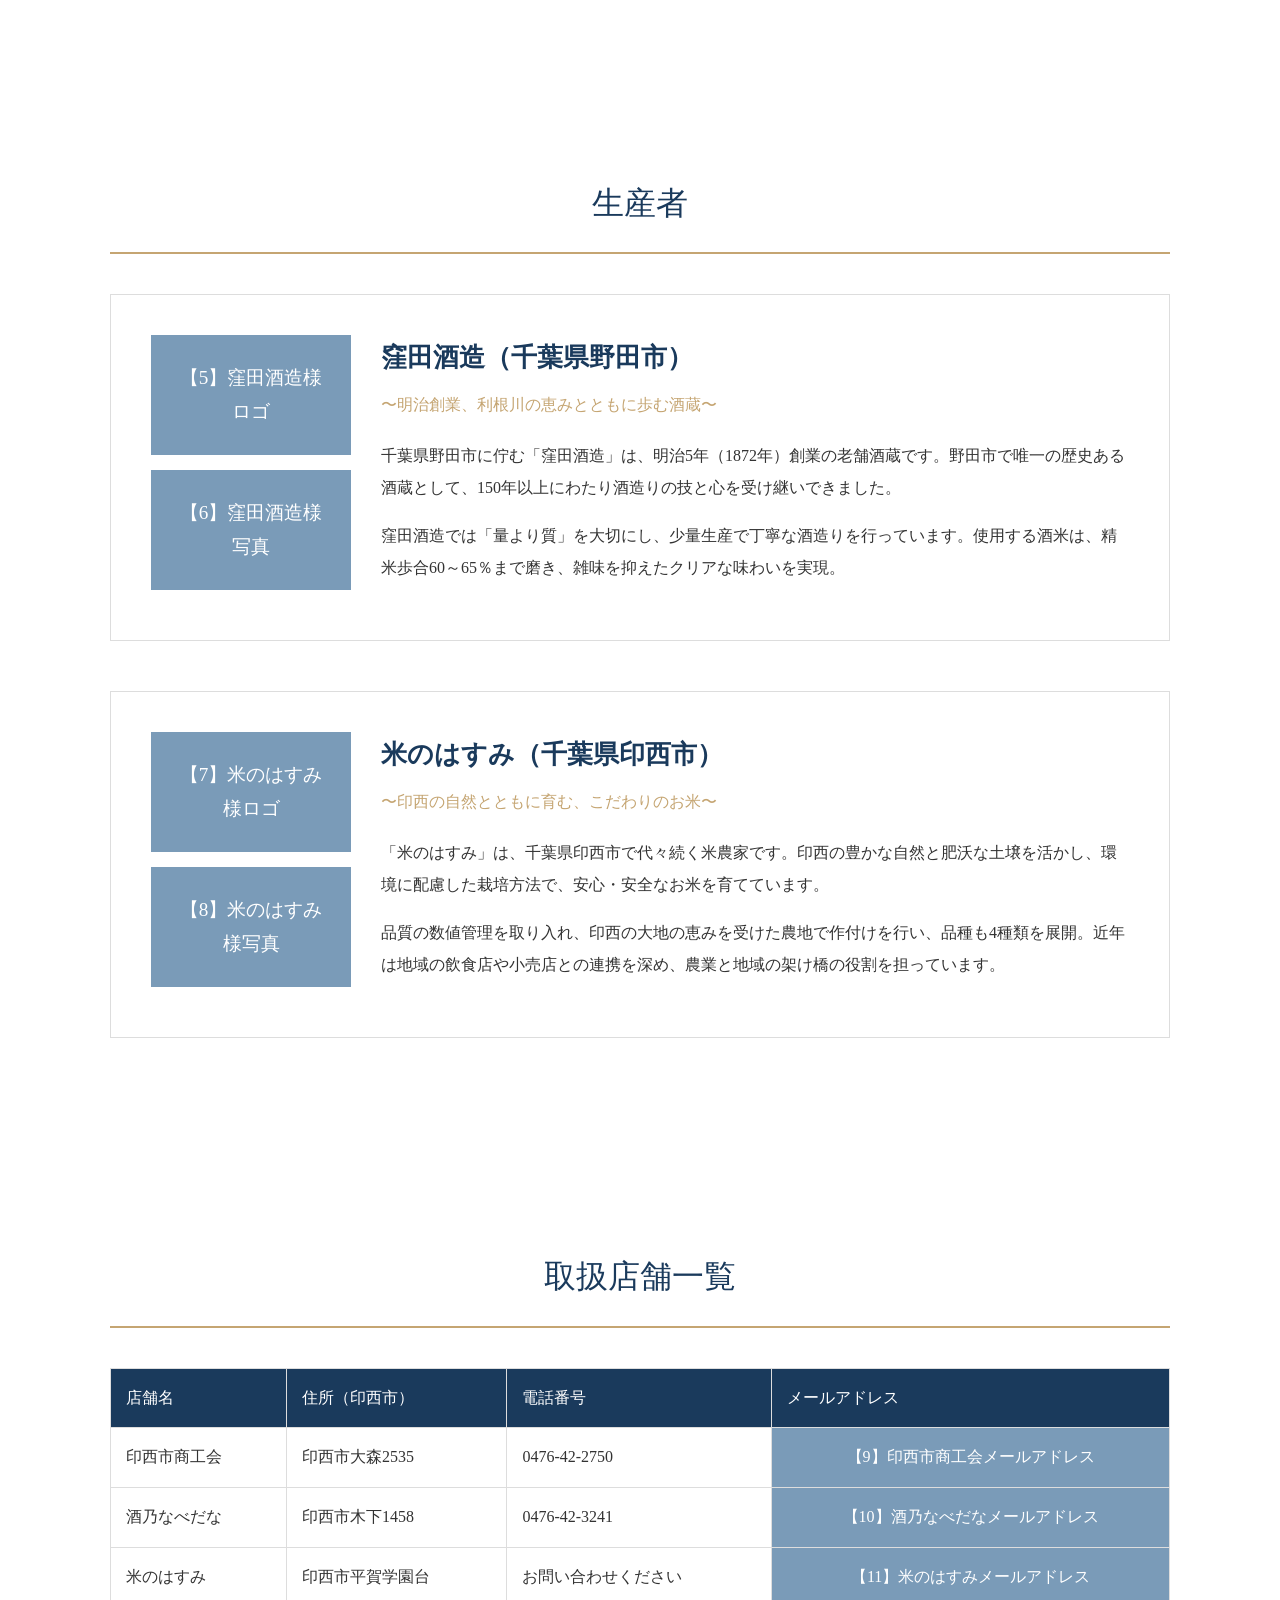
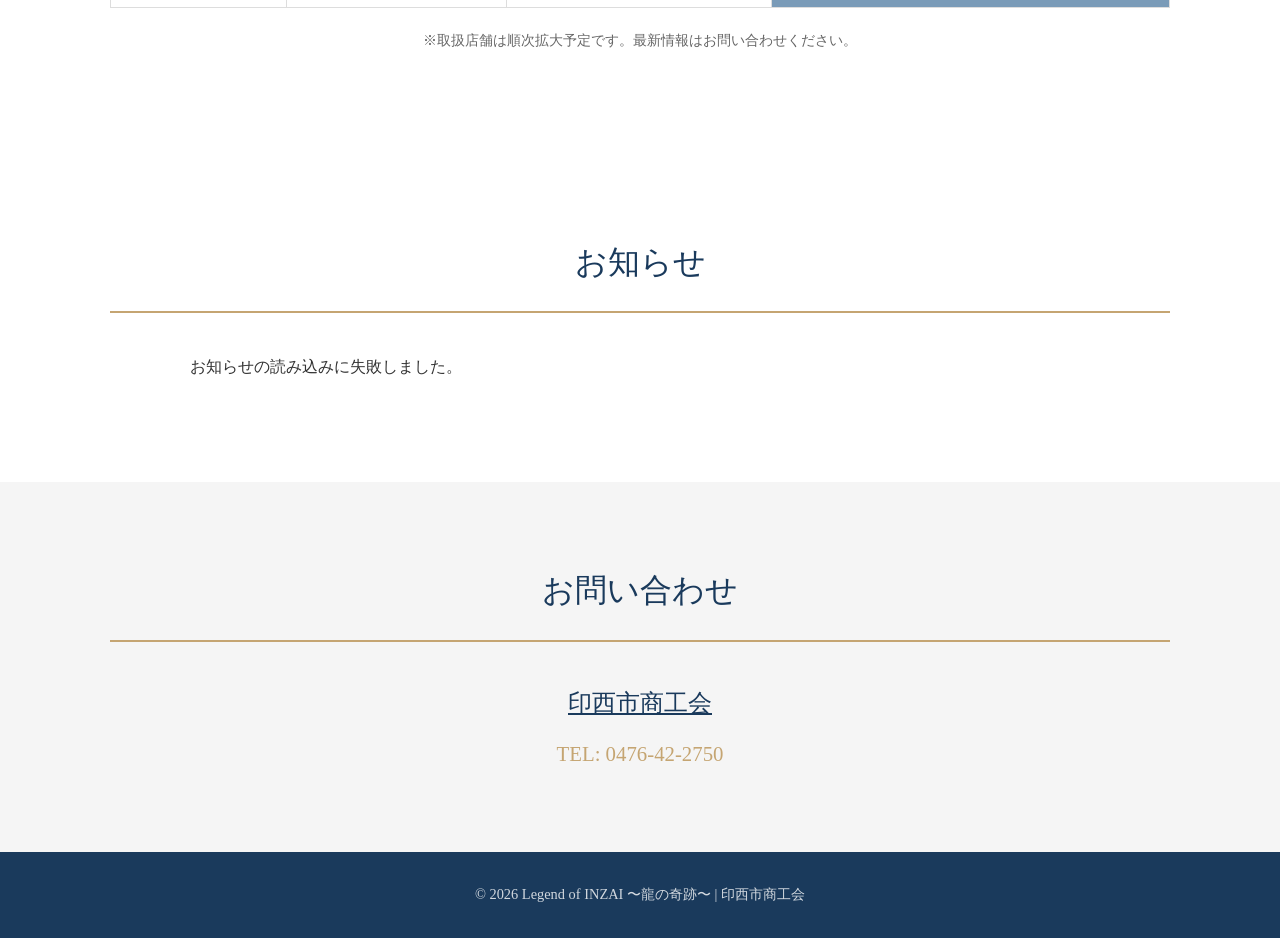
==== commit 6aa7bbe7: "窪田酒造・米のはすみに敬称「様」を追加 🤖 Generated with [Claude Code](https://claude.com/claude-code)  Co-Authored-By: " ====
--- a/index.html
+++ b/index.html
@@ -177,10 +177,10 @@
                 <div class="producer-layout">
                     <div class="producer-images">
                         <div class="producer-image-item placeholder">
-                            <span class="placeholder-text">【5】窪田酒造ロゴ</span>
-                        </div>
-                        <div class="producer-image-item placeholder">
-                            <span class="placeholder-text">【6】窪田酒造写真</span>
+                            <span class="placeholder-text">【5】窪田酒造様ロゴ</span>
+                        </div>
+                        <div class="producer-image-item placeholder">
+                            <span class="placeholder-text">【6】窪田酒造様写真</span>
                         </div>
                     </div>
                     <div class="producer-text">
@@ -198,10 +198,10 @@
                 <div class="producer-layout">
                     <div class="producer-images">
                         <div class="producer-image-item placeholder">
-                            <span class="placeholder-text">【7】米のはすみロゴ</span>
-                        </div>
-                        <div class="producer-image-item placeholder">
-                            <span class="placeholder-text">【8】米のはすみ写真</span>
+                            <span class="placeholder-text">【7】米のはすみ様ロゴ</span>
+                        </div>
+                        <div class="producer-image-item placeholder">
+                            <span class="placeholder-text">【8】米のはすみ様写真</span>
                         </div>
                     </div>
                     <div class="producer-text">
